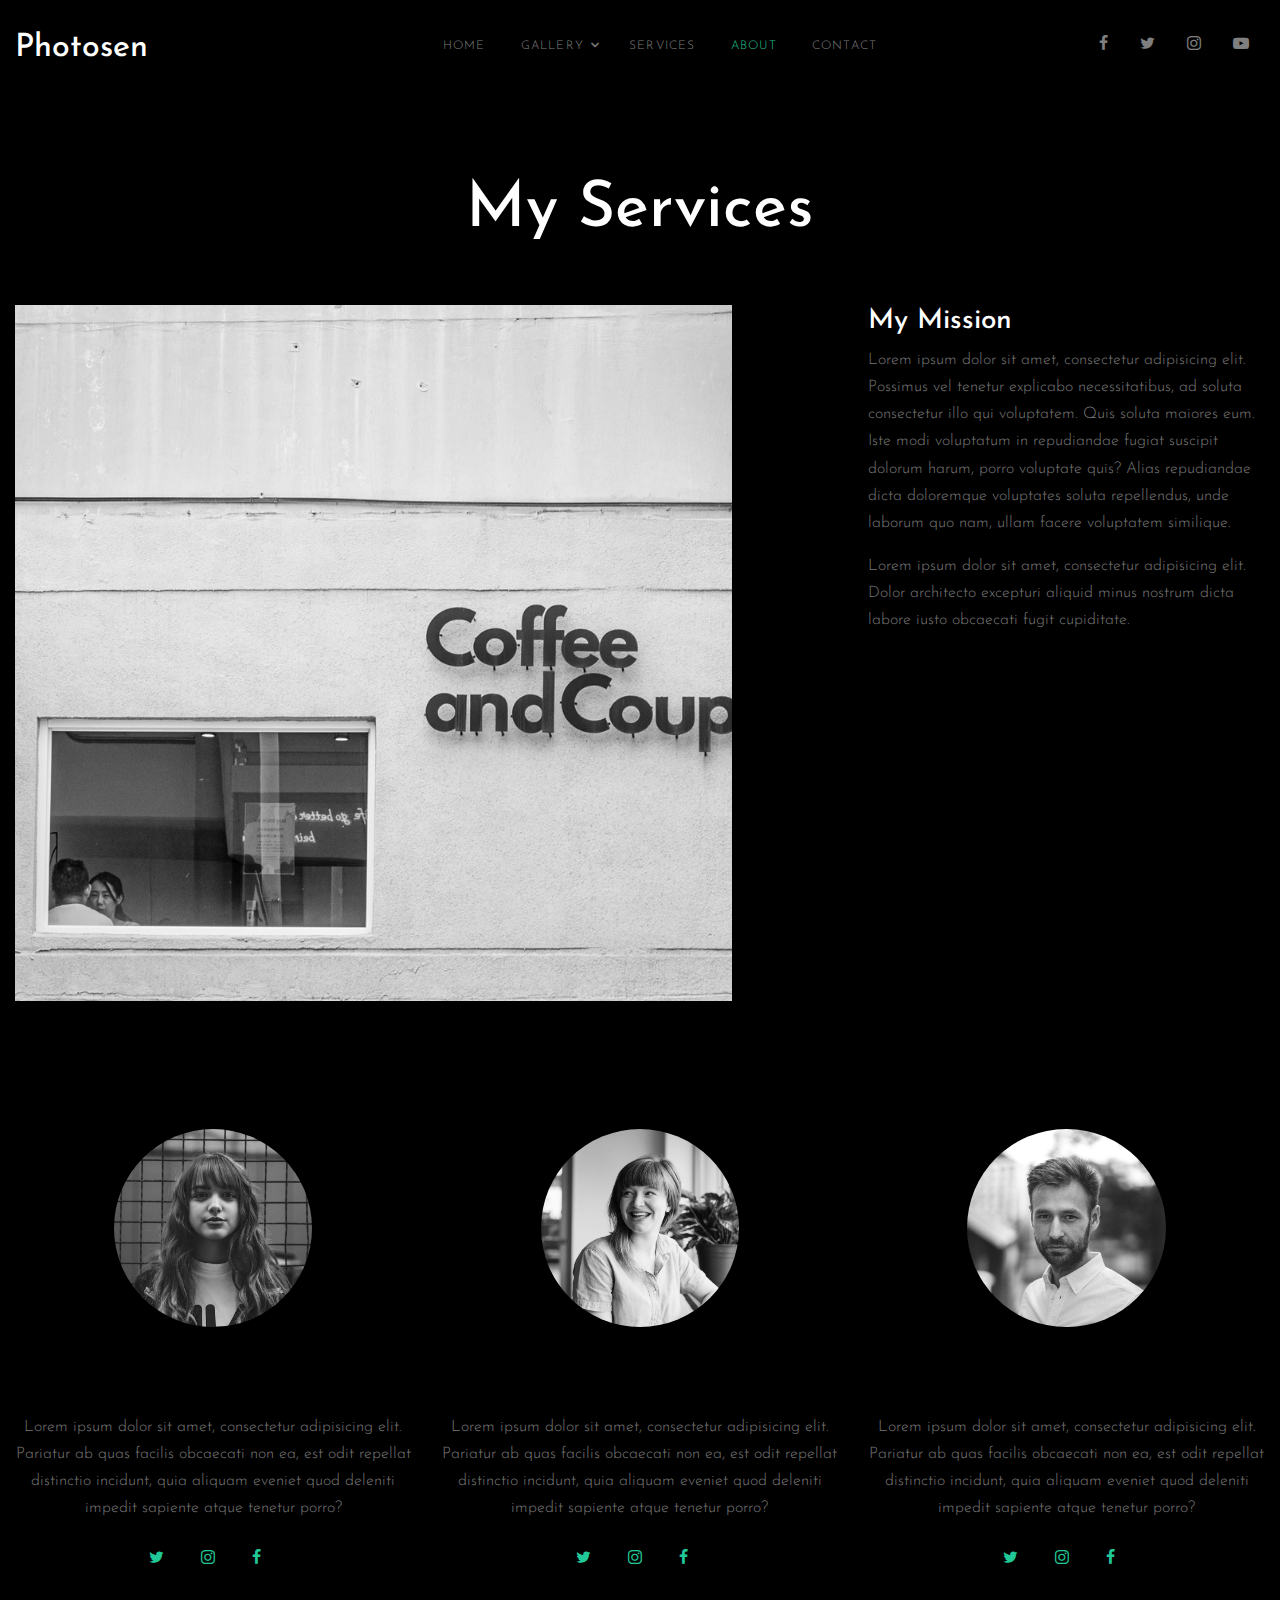
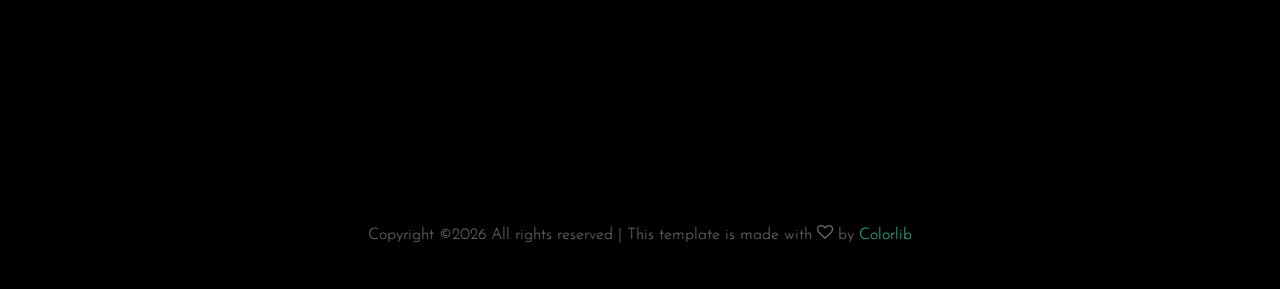
==== templates/about.html @ 89a1dc0a "imported files" ====
<!DOCTYPE html>
<html lang="en">
<head>
  <title>Keerthi &natur; Notes</title>
  <meta charset="utf-8">
  <meta name="viewport" content="width=device-width, initial-scale=1, shrink-to-fit=no">

  <link href="https://fonts.googleapis.com/css2?family=Josefin+Sans:wght@400;700&family=Roboto+Mono:wght@400;700&display=swap" rel="stylesheet">
  <link rel="stylesheet" href="/static/fonts/icomoon/style.css">

  <link rel="stylesheet" href="/static/css/bootstrap.min.css">
  <link rel="stylesheet" href="/static/css/magnific-popup.css">
  <link rel="stylesheet" href="/static/css/jquery-ui.css">
  <link rel="stylesheet" href="/static/css/owl.carousel.min.css">
  <link rel="stylesheet" href="/static/css/owl.theme.default.min.css">

  <link rel="stylesheet" href="/static/css/lightgallery.min.css">    

  <link rel="stylesheet" href="/static/css/bootstrap-datepicker.css">

  <link rel="stylesheet" href="/static/fonts/flaticon/font/flaticon.css">

  <link rel="stylesheet" href="/static/css/swiper.css">

  <link rel="stylesheet" href="/static/css/aos.css">

  <link rel="stylesheet" href="/static/css/style.css">

</head>
<body>

  <div class="site-wrap">

    <div class="site-mobile-menu">
      <div class="site-mobile-menu-header">
        <div class="site-mobile-menu-close mt-3">
          <span class="icon-close2 js-menu-toggle"></span>
        </div>
      </div>
      <div class="site-mobile-menu-body"></div>
    </div>
    



    <header class="site-navbar py-3" role="banner">

      <div class="container-fluid">
        <div class="row align-items-center">

          <div class="col-6 col-xl-2" data-aos="fade-down">
            <h1 class="mb-0"><a href="/" class="text-white h2 mb-0">Photosen</a></h1>
          </div>
          <div class="col-10 col-md-8 d-none d-xl-block" data-aos="fade-down">
            <nav class="site-navigation position-relative text-right text-lg-center" role="navigation">

              <ul class="site-menu js-clone-nav mx-auto d-none d-lg-block">
                <li><a href="/">Home</a></li>
                <li class="has-children">
                  <a href="/single">Gallery</a>
                  <ul class="dropdown">
                    <li><a href="#">Nature</a></li>
                    <li><a href="#">Portrait</a></li>
                    <li><a href="#">People</a></li>
                    <li><a href="#">Architecture</a></li>
                    <li><a href="#">Animals</a></li>
                    <li><a href="#">Sports</a></li>
                    <li><a href="#">Travel</a></li>
                    <li class="has-children">
                      <a href="#">Sub Menu</a>
                      <ul class="dropdown">
                        <li><a href="#">Menu One</a></li>
                        <li><a href="#">Menu Two</a></li>
                        <li><a href="#">Menu Three</a></li>
                      </ul>
                    </li>
                  </ul>
                </li>
                <li><a href="/services">Services</a></li>
                <li class="active"><a href="/about">About</a></li>
                <li><a href="/contact">Contact</a></li>
              </ul>
            </nav>
          </div>

          <div class="col-6 col-xl-2 text-right" data-aos="fade-down">
            <div class="d-none d-xl-inline-block">
              <ul class="site-menu js-clone-nav ml-auto list-unstyled d-flex text-right mb-0" data-class="social">
                <li>
                  <a href="#" class="pl-0 pr-3"><span class="icon-facebook"></span></a>
                </li>
                <li>
                  <a href="#" class="pl-3 pr-3"><span class="icon-twitter"></span></a>
                </li>
                <li>
                  <a href="#" class="pl-3 pr-3"><span class="icon-instagram"></span></a>
                </li>
                <li>
                  <a href="#" class="pl-3 pr-3"><span class="icon-youtube-play"></span></a>
                </li>
              </ul>
            </div>

            <div class="d-inline-block d-xl-none ml-md-0 mr-auto py-3" style="position: relative; top: 3px;"><a href="#" class="site-menu-toggle js-menu-toggle text-black"><span class="icon-menu h3"></span></a></div>

          </div>

        </div>
      </div>
      
    </header>



    <div class="site-section"  data-aos="fade">
      <div class="container-fluid">

        <div class="row justify-content-center">

          <div class="col-md-7">
            <div class="row mb-5">
              <div class="col-12 ">
                <h2 class="site-section-heading text-center">My Services</h2>
              </div>
            </div>
          </div>

        </div>
        
        <div class="row mb-5">
          <div class="col-md-7">
            <img src="/static/images/img_2.jpg" alt="Images" class="img-fluid">
          </div>
          <div class="col-md-4 ml-auto">
            <h3 class="text-white">My Mission</h3>
            <p>Lorem ipsum dolor sit amet, consectetur adipisicing elit. Possimus vel tenetur explicabo necessitatibus, ad soluta consectetur illo qui voluptatem. Quis soluta maiores eum. Iste modi voluptatum in repudiandae fugiat suscipit dolorum harum, porro voluptate quis? Alias repudiandae dicta doloremque voluptates soluta repellendus, unde laborum quo nam, ullam facere voluptatem similique.</p>
            <p>Lorem ipsum dolor sit amet, consectetur adipisicing elit. Dolor architecto excepturi aliquid minus nostrum dicta labore iusto obcaecati fugit cupiditate.</p>
          </div>
        </div>


        <div class="row site-section">
          <div class="col-md-6 col-lg-6 col-xl-4 text-center mb-5">
            <img src="/static/images/person_1.jpg" alt="Image" class="img-fluid w-50 rounded-circle mb-4">
            <h2 class="text-black font-weight-light mb-4">Jean Smith</h2>
            <p class="mb-4">Lorem ipsum dolor sit amet, consectetur adipisicing elit. Pariatur ab quas facilis obcaecati non ea, est odit repellat distinctio incidunt, quia aliquam eveniet quod deleniti impedit sapiente atque tenetur porro?</p>
            <p>
              <a href="#" class="pl-0 pr-3"><span class="icon-twitter"></span></a>
              <a href="#" class="pl-3 pr-3"><span class="icon-instagram"></span></a>
              <a href="#" class="pl-3 pr-3"><span class="icon-facebook"></span></a>
            </p>
          </div>
          <div class="col-md-6 col-lg-6 col-xl-4 text-center mb-5">
            <img src="/static/images/person_2.jpg" alt="Image" class="img-fluid w-50 rounded-circle mb-4">
            <h2 class="text-black font-weight-light mb-4">Claire Smith</h2>
            <p class="mb-4">Lorem ipsum dolor sit amet, consectetur adipisicing elit. Pariatur ab quas facilis obcaecati non ea, est odit repellat distinctio incidunt, quia aliquam eveniet quod deleniti impedit sapiente atque tenetur porro?</p>
            <p>
              <a href="#" class="pl-0 pr-3"><span class="icon-twitter"></span></a>
              <a href="#" class="pl-3 pr-3"><span class="icon-instagram"></span></a>
              <a href="#" class="pl-3 pr-3"><span class="icon-facebook"></span></a>
            </p>
          </div>
          <div class="col-md-6 col-lg-6 col-xl-4 text-center mb-5">
            <img src="/static/images/person_4.jpg" alt="Image" class="img-fluid w-50 rounded-circle mb-4">
            <h2 class="text-black font-weight-light mb-4">John Smith</h2>
            <p class="mb-4">Lorem ipsum dolor sit amet, consectetur adipisicing elit. Pariatur ab quas facilis obcaecati non ea, est odit repellat distinctio incidunt, quia aliquam eveniet quod deleniti impedit sapiente atque tenetur porro?</p>
            <p>
              <a href="#" class="pl-0 pr-3"><span class="icon-twitter"></span></a>
              <a href="#" class="pl-3 pr-3"><span class="icon-instagram"></span></a>
              <a href="#" class="pl-3 pr-3"><span class="icon-facebook"></span></a>
            </p>
          </div>
        </div>
      </div>
    </div>

    <div class="footer py-4">
      <div class="container-fluid text-center">
        <p>
          <!-- Link back to Colorlib can't be removed. Template is licensed under CC BY 3.0. -->
          Copyright &copy;<script data-cfasync="false" src="/cdn-cgi/scripts/5c5dd728/cloudflare-static/email-decode.min.js"></script><script>document.write(new Date().getFullYear());</script> All rights reserved | This template is made with <i class="icon-heart-o" aria-hidden="true"></i> by <a href="https://colorlib.com" target="_blank" >Colorlib</a>
          <!-- Link back to Colorlib can't be removed. Template is licensed under CC BY 3.0. -->
        </p>
      </div>
    </div>

    

    
    
  </div>

  <script src="/static/js/jquery-3.3.1.min.js"></script>
  <script src="/static/js/jquery-migrate-3.0.1.min.js"></script>
  <script src="/static/js/jquery-ui.js"></script>
  <script src="/static/js/popper.min.js"></script>
  <script src="/static/js/bootstrap.min.js"></script>
  <script src="/static/js/owl.carousel.min.js"></script>
  <script src="/static/js/jquery.stellar.min.js"></script>
  <script src="/static/js/jquery.countdown.min.js"></script>
  <script src="/static/js/jquery.magnific-popup.min.js"></script>
  <script src="/static/js/bootstrap-datepicker.min.js"></script>
  <script src="/static/js/swiper.min.js"></script>
  <script src="/static/js/aos.js"></script>

  <script src="/static/js/picturefill.min.js"></script>
  <script src="/static/js/lightgallery-all.min.js"></script>
  <script src="/static/js/jquery.mousewheel.min.js"></script>

  <script src="/static/js/main.js"></script>
  
  <script>
    $(document).ready(function(){
      $('#lightgallery').lightGallery();
    });
  </script>

</body>
</html>
---- static/fonts/icomoon/style.css ----
@font-face {
  font-family: 'icomoon';
  src:  url('fonts/icomoon.eot?10si43');
  src:  url('fonts/icomoon.eot?10si43#iefix') format('embedded-opentype'),
    url('fonts/icomoon.ttf?10si43') format('truetype'),
    url('fonts/icomoon.woff?10si43') format('woff'),
    url('fonts/icomoon.svg?10si43#icomoon') format('svg');
  font-weight: normal;
  font-style: normal;
}

[class^="icon-"], [class*=" icon-"] {
  /* use !important to prevent issues with browser extensions that change fonts */
  font-family: 'icomoon' !important;
  speak: none;
  font-style: normal;
  font-weight: normal;
  font-variant: normal;
  text-transform: none;
  line-height: 1;

  /* Better Font Rendering =========== */
  -webkit-font-smoothing: antialiased;
  -moz-osx-font-smoothing: grayscale;
}

.icon-asterisk:before {
  content: "\f069";
}
.icon-plus:before {
  content: "\f067";
}
.icon-question:before {
  content: "\f128";
}
.icon-minus:before {
  content: "\f068";
}
.icon-glass:before {
  content: "\f000";
}
.icon-music:before {
  content: "\f001";
}
.icon-search:before {
  content: "\f002";
}
.icon-envelope-o:before {
  content: "\f003";
}
.icon-heart:before {
  content: "\f004";
}
.icon-star:before {
  content: "\f005";
}
.icon-star-o:before {
  content: "\f006";
}
.icon-user:before {
  content: "\f007";
}
.icon-film:before {
  content: "\f008";
}
.icon-th-large:before {
  content: "\f009";
}
.icon-th:before {
  content: "\f00a";
}
.icon-th-list:before {
  content: "\f00b";
}
.icon-check:before {
  content: "\f00c";
}
.icon-close:before {
  content: "\f00d";
}
.icon-remove:before {
  content: "\f00d";
}
.icon-times:before {
  content: "\f00d";
}
.icon-search-plus:before {
  content: "\f00e";
}
.icon-search-minus:before {
  content: "\f010";
}
.icon-power-off:before {
  content: "\f011";
}
.icon-signal:before {
  content: "\f012";
}
.icon-cog:before {
  content: "\f013";
}
.icon-gear:before {
  content: "\f013";
}
.icon-trash-o:before {
  content: "\f014";
}
.icon-home:before {
  content: "\f015";
}
.icon-file-o:before {
  content: "\f016";
}
.icon-clock-o:before {
  content: "\f017";
}
.icon-road:before {
  content: "\f018";
}
.icon-download:before {
  content: "\f019";
}
.icon-arrow-circle-o-down:before {
  content: "\f01a";
}
.icon-arrow-circle-o-up:before {
  content: "\f01b";
}
.icon-inbox:before {
  content: "\f01c";
}
.icon-play-circle-o:before {
  content: "\f01d";
}
.icon-repeat:before {
  content: "\f01e";
}
.icon-rotate-right:before {
  content: "\f01e";
}
.icon-refresh:before {
  content: "\f021";
}
.icon-list-alt:before {
  content: "\f022";
}
.icon-lock:before {
  content: "\f023";
}
.icon-flag:before {
  content: "\f024";
}
.icon-headphones:before {
  content: "\f025";
}
.icon-volume-off:before {
  content: "\f026";
}
.icon-volume-down:before {
  content: "\f027";
}
.icon-volume-up:before {
  content: "\f028";
}
.icon-qrcode:before {
  content: "\f029";
}
.icon-barcode:before {
  content: "\f02a";
}
.icon-tag:before {
  content: "\f02b";
}
.icon-tags:before {
  content: "\f02c";
}
.icon-book:before {
  content: "\f02d";
}
.icon-bookmark:before {
  content: "\f02e";
}
.icon-print:before {
  content: "\f02f";
}
.icon-camera:before {
  content: "\f030";
}
.icon-font:before {
  content: "\f031";
}
.icon-bold:before {
  content: "\f032";
}
.icon-italic:before {
  content: "\f033";
}
.icon-text-height:before {
  content: "\f034";
}
.icon-text-width:before {
  content: "\f035";
}
.icon-align-left:before {
  content: "\f036";
}
.icon-align-center:before {
  content: "\f037";
}
.icon-align-right:before {
  content: "\f038";
}
.icon-align-justify:before {
  content: "\f039";
}
.icon-list:before {
  content: "\f03a";
}
.icon-dedent:before {
  content: "\f03b";
}
.icon-outdent:before {
  content: "\f03b";
}
.icon-indent:before {
  content: "\f03c";
}
.icon-video-camera:before {
  content: "\f03d";
}
.icon-image:before {
  content: "\f03e";
}
.icon-photo:before {
  content: "\f03e";
}
.icon-picture-o:before {
  content: "\f03e";
}
.icon-pencil:before {
  content: "\f040";
}
.icon-map-marker:before {
  content: "\f041";
}
.icon-adjust:before {
  content: "\f042";
}
.icon-tint:before {
  content: "\f043";
}
.icon-edit:before {
  content: "\f044";
}
.icon-pencil-square-o:before {
  content: "\f044";
}
.icon-share-square-o:before {
  content: "\f045";
}
.icon-check-square-o:before {
  content: "\f046";
}
.icon-arrows:before {
  content: "\f047";
}
.icon-step-backward:before {
  content: "\f048";
}
.icon-fast-backward:before {
  content: "\f049";
}
.icon-backward:before {
  content: "\f04a";
}
.icon-play:before {
  content: "\f04b";
}
.icon-pause:before {
  content: "\f04c";
}
.icon-stop:before {
  content: "\f04d";
}
.icon-forward:before {
  content: "\f04e";
}
.icon-fast-forward:before {
  content: "\f050";
}
.icon-step-forward:before {
  content: "\f051";
}
.icon-eject:before {
  content: "\f052";
}
.icon-chevron-left:before {
  content: "\f053";
}
.icon-chevron-right:before {
  content: "\f054";
}
.icon-plus-circle:before {
  content: "\f055";
}
.icon-minus-circle:before {
  content: "\f056";
}
.icon-times-circle:before {
  content: "\f057";
}
.icon-check-circle:before {
  content: "\f058";
}
.icon-question-circle:before {
  content: "\f059";
}
.icon-info-circle:before {
  content: "\f05a";
}
.icon-crosshairs:before {
  content: "\f05b";
}
.icon-times-circle-o:before {
  content: "\f05c";
}
.icon-check-circle-o:before {
  content: "\f05d";
}
.icon-ban:before {
  content: "\f05e";
}
.icon-arrow-left:before {
  content: "\f060";
}
.icon-arrow-right:before {
  content: "\f061";
}
.icon-arrow-up:before {
  content: "\f062";
}
.icon-arrow-down:before {
  content: "\f063";
}
.icon-mail-forward:before {
  content: "\f064";
}
.icon-share:before {
  content: "\f064";
}
.icon-expand:before {
  content: "\f065";
}
.icon-compress:before {
  content: "\f066";
}
.icon-exclamation-circle:before {
  content: "\f06a";
}
.icon-gift:before {
  content: "\f06b";
}
.icon-leaf:before {
  content: "\f06c";
}
.icon-fire:before {
  content: "\f06d";
}
.icon-eye:before {
  content: "\f06e";
}
.icon-eye-slash:before {
  content: "\f070";
}
.icon-exclamation-triangle:before {
  content: "\f071";
}
.icon-warning:before {
  content: "\f071";
}
.icon-plane:before {
  content: "\f072";
}
.icon-calendar:before {
  content: "\f073";
}
.icon-random:before {
  content: "\f074";
}
.icon-comment:before {
  content: "\f075";
}
.icon-magnet:before {
  content: "\f076";
}
.icon-chevron-up:before {
  content: "\f077";
}
.icon-chevron-down:before {
  content: "\f078";
}
.icon-retweet:before {
  content: "\f079";
}
.icon-shopping-cart:before {
  content: "\f07a";
}
.icon-folder:before {
  content: "\f07b";
}
.icon-folder-open:before {
  content: "\f07c";
}
.icon-arrows-v:before {
  content: "\f07d";
}
.icon-arrows-h:before {
  content: "\f07e";
}
.icon-bar-chart:before {
  content: "\f080";
}
.icon-bar-chart-o:before {
  content: "\f080";
}
.icon-twitter-square:before {
  content: "\f081";
}
.icon-facebook-square:before {
  content: "\f082";
}
.icon-camera-retro:before {
  content: "\f083";
}
.icon-key:before {
  content: "\f084";
}
.icon-cogs:before {
  content: "\f085";
}
.icon-gears:before {
  content: "\f085";
}
.icon-comments:before {
  content: "\f086";
}
.icon-thumbs-o-up:before {
  content: "\f087";
}
.icon-thumbs-o-down:before {
  content: "\f088";
}
.icon-star-half:before {
  content: "\f089";
}
.icon-heart-o:before {
  content: "\f08a";
}
.icon-sign-out:before {
  content: "\f08b";
}
.icon-linkedin-square:before {
  content: "\f08c";
}
.icon-thumb-tack:before {
  content: "\f08d";
}
.icon-external-link:before {
  content: "\f08e";
}
.icon-sign-in:before {
  content: "\f090";
}
.icon-trophy:before {
  content: "\f091";
}
.icon-github-square:before {
  content: "\f092";
}
.icon-upload:before {
  content: "\f093";
}
.icon-lemon-o:before {
  content: "\f094";
}
.icon-phone:before {
  content: "\f095";
}
.icon-square-o:before {
  content: "\f096";
}
.icon-bookmark-o:before {
  content: "\f097";
}
.icon-phone-square:before {
  content: "\f098";
}
.icon-twitter:before {
  content: "\f099";
}
.icon-facebook:before {
  content: "\f09a";
}
.icon-facebook-f:before {
  content: "\f09a";
}
.icon-github:before {
  content: "\f09b";
}
.icon-unlock:before {
  content: "\f09c";
}
.icon-credit-card:before {
  content: "\f09d";
}
.icon-feed:before {
  content: "\f09e";
}
.icon-rss:before {
  content: "\f09e";
}
.icon-hdd-o:before {
  content: "\f0a0";
}
.icon-bullhorn:before {
  content: "\f0a1";
}
.icon-bell-o:before {
  content: "\f0a2";
}
.icon-certificate:before {
  content: "\f0a3";
}
.icon-hand-o-right:before {
  content: "\f0a4";
}
.icon-hand-o-left:before {
  content: "\f0a5";
}
.icon-hand-o-up:before {
  content: "\f0a6";
}
.icon-hand-o-down:before {
  content: "\f0a7";
}
.icon-arrow-circle-left:before {
  content: "\f0a8";
}
.icon-arrow-circle-right:before {
  content: "\f0a9";
}
.icon-arrow-circle-up:before {
  content: "\f0aa";
}
.icon-arrow-circle-down:before {
  content: "\f0ab";
}
.icon-globe:before {
  content: "\f0ac";
}
.icon-wrench:before {
  content: "\f0ad";
}
.icon-tasks:before {
  content: "\f0ae";
}
.icon-filter:before {
  content: "\f0b0";
}
.icon-briefcase:before {
  content: "\f0b1";
}
.icon-arrows-alt:before {
  content: "\f0b2";
}
.icon-group:before {
  content: "\f0c0";
}
.icon-users:before {
  content: "\f0c0";
}
.icon-chain:before {
  content: "\f0c1";
}
.icon-link:before {
  content: "\f0c1";
}
.icon-cloud:before {
  content: "\f0c2";
}
.icon-flask:before {
  content: "\f0c3";
}
.icon-cut:before {
  content: "\f0c4";
}
.icon-scissors:before {
  content: "\f0c4";
}
.icon-copy:before {
  content: "\f0c5";
}
.icon-files-o:before {
  content: "\f0c5";
}
.icon-paperclip:before {
  content: "\f0c6";
}
.icon-floppy-o:before {
  content: "\f0c7";
}
.icon-save:before {
  content: "\f0c7";
}
.icon-square:before {
  content: "\f0c8";
}
.icon-bars:before {
  content: "\f0c9";
}
.icon-navicon:before {
  content: "\f0c9";
}
.icon-reorder:before {
  content: "\f0c9";
}
.icon-list-ul:before {
  content: "\f0ca";
}
.icon-list-ol:before {
  content: "\f0cb";
}
.icon-strikethrough:before {
  content: "\f0cc";
}
.icon-underline:before {
  content: "\f0cd";
}
.icon-table:before {
  content: "\f0ce";
}
.icon-magic:before {
  content: "\f0d0";
}
.icon-truck:before {
  content: "\f0d1";
}
.icon-pinterest:before {
  content: "\f0d2";
}
.icon-pinterest-square:before {
  content: "\f0d3";
}
.icon-google-plus-square:before {
  content: "\f0d4";
}
.icon-google-plus:before {
  content: "\f0d5";
}
.icon-money:before {
  content: "\f0d6";
}
.icon-caret-down:before {
  content: "\f0d7";
}
.icon-caret-up:before {
  content: "\f0d8";
}
.icon-caret-left:before {
  content: "\f0d9";
}
.icon-caret-right:before {
  content: "\f0da";
}
.icon-columns:before {
  content: "\f0db";
}
.icon-sort:before {
  content: "\f0dc";
}
.icon-unsorted:before {
  content: "\f0dc";
}
.icon-sort-desc:before {
  content: "\f0dd";
}
.icon-sort-down:before {
  content: "\f0dd";
}
.icon-sort-asc:before {
  content: "\f0de";
}
.icon-sort-up:before {
  content: "\f0de";
}
.icon-envelope:before {
  content: "\f0e0";
}
.icon-linkedin:before {
  content: "\f0e1";
}
.icon-rotate-left:before {
  content: "\f0e2";
}
.icon-undo:before {
  content: "\f0e2";
}
.icon-gavel:before {
  content: "\f0e3";
}
.icon-legal:before {
  content: "\f0e3";
}
.icon-dashboard:before {
  content: "\f0e4";
}
.icon-tachometer:before {
  content: "\f0e4";
}
.icon-comment-o:before {
  content: "\f0e5";
}
.icon-comments-o:before {
  content: "\f0e6";
}
.icon-bolt:before {
  content: "\f0e7";
}
.icon-flash:before {
  content: "\f0e7";
}
.icon-sitemap:before {
  content: "\f0e8";
}
.icon-umbrella:before {
  content: "\f0e9";
}
.icon-clipboard:before {
  content: "\f0ea";
}
.icon-paste:before {
  content: "\f0ea";
}
.icon-lightbulb-o:before {
  content: "\f0eb";
}
.icon-exchange:before {
  content: "\f0ec";
}
.icon-cloud-download:before {
  content: "\f0ed";
}
.icon-cloud-upload:before {
  content: "\f0ee";
}
.icon-user-md:before {
  content: "\f0f0";
}
.icon-stethoscope:before {
  content: "\f0f1";
}
.icon-suitcase:before {
  content: "\f0f2";
}
.icon-bell:before {
  content: "\f0f3";
}
.icon-coffee:before {
  content: "\f0f4";
}
.icon-cutlery:before {
  content: "\f0f5";
}
.icon-file-text-o:before {
  content: "\f0f6";
}
.icon-building-o:before {
  content: "\f0f7";
}
.icon-hospital-o:before {
  content: "\f0f8";
}
.icon-ambulance:before {
  content: "\f0f9";
}
.icon-medkit:before {
  content: "\f0fa";
}
.icon-fighter-jet:before {
  content: "\f0fb";
}
.icon-beer:before {
  content: "\f0fc";
}
.icon-h-square:before {
  content: "\f0fd";
}
.icon-plus-square:before {
  content: "\f0fe";
}
.icon-angle-double-left:before {
  content: "\f100";
}
.icon-angle-double-right:before {
  content: "\f101";
}
.icon-angle-double-up:before {
  content: "\f102";
}
.icon-angle-double-down:before {
  content: "\f103";
}
.icon-angle-left:before {
  content: "\f104";
}
.icon-angle-right:before {
  content: "\f105";
}
.icon-angle-up:before {
  content: "\f106";
}
.icon-angle-down:before {
  content: "\f107";
}
.icon-desktop:before {
  content: "\f108";
}
.icon-laptop:before {
  content: "\f109";
}
.icon-tablet:before {
  content: "\f10a";
}
.icon-mobile:before {
  content: "\f10b";
}
.icon-mobile-phone:before {
  content: "\f10b";
}
.icon-circle-o:before {
  content: "\f10c";
}
.icon-quote-left:before {
  content: "\f10d";
}
.icon-quote-right:before {
  content: "\f10e";
}
.icon-spinner:before {
  content: "\f110";
}
.icon-circle:before {
  content: "\f111";
}
.icon-mail-reply:before {
  content: "\f112";
}
.icon-reply:before {
  content: "\f112";
}
.icon-github-alt:before {
  content: "\f113";
}
.icon-folder-o:before {
  content: "\f114";
}
.icon-folder-open-o:before {
  content: "\f115";
}
.icon-smile-o:before {
  content: "\f118";
}
.icon-frown-o:before {
  content: "\f119";
}
.icon-meh-o:before {
  content: "\f11a";
}
.icon-gamepad:before {
  content: "\f11b";
}
.icon-keyboard-o:before {
  content: "\f11c";
}
.icon-flag-o:before {
  content: "\f11d";
}
.icon-flag-checkered:before {
  content: "\f11e";
}
.icon-terminal:before {
  content: "\f120";
}
.icon-code:before {
  content: "\f121";
}
.icon-mail-reply-all:before {
  content: "\f122";
}
.icon-reply-all:before {
  content: "\f122";
}
.icon-star-half-empty:before {
  content: "\f123";
}
.icon-star-half-full:before {
  content: "\f123";
}
.icon-star-half-o:before {
  content: "\f123";
}
.icon-location-arrow:before {
  content: "\f124";
}
.icon-crop:before {
  content: "\f125";
}
.icon-code-fork:before {
  content: "\f126";
}
.icon-chain-broken:before {
  content: "\f127";
}
.icon-unlink:before {
  content: "\f127";
}
.icon-info:before {
  content: "\f129";
}
.icon-exclamation:before {
  content: "\f12a";
}
.icon-superscript:before {
  content: "\f12b";
}
.icon-subscript:before {
  content: "\f12c";
}
.icon-eraser:before {
  content: "\f12d";
}
.icon-puzzle-piece:before {
  content: "\f12e";
}
.icon-microphone:before {
  content: "\f130";
}
.icon-microphone-slash:before {
  content: "\f131";
}
.icon-shield:before {
  content: "\f132";
}
.icon-calendar-o:before {
  content: "\f133";
}
.icon-fire-extinguisher:before {
  content: "\f134";
}
.icon-rocket:before {
  content: "\f135";
}
.icon-maxcdn:before {
  content: "\f136";
}
.icon-chevron-circle-left:before {
  content: "\f137";
}
.icon-chevron-circle-right:before {
  content: "\f138";
}
.icon-chevron-circle-up:before {
  content: "\f139";
}
.icon-chevron-circle-down:before {
  content: "\f13a";
}
.icon-html5:before {
  content: "\f13b";
}
.icon-css3:before {
  content: "\f13c";
}
.icon-anchor:before {
  content: "\f13d";
}
.icon-unlock-alt:before {
  content: "\f13e";
}
.icon-bullseye:before {
  content: "\f140";
}
.icon-ellipsis-h:before {
  content: "\f141";
}
.icon-ellipsis-v:before {
  content: "\f142";
}
.icon-rss-square:before {
  content: "\f143";
}
.icon-play-circle:before {
  content: "\f144";
}
.icon-ticket:before {
  content: "\f145";
}
.icon-minus-square:before {
  content: "\f146";
}
.icon-minus-square-o:before {
  content: "\f147";
}
.icon-level-up:before {
  content: "\f148";
}
.icon-level-down:before {
  content: "\f149";
}
.icon-check-square:before {
  content: "\f14a";
}
.icon-pencil-square:before {
  content: "\f14b";
}
.icon-external-link-square:before {
  content: "\f14c";
}
.icon-share-square:before {
  content: "\f14d";
}
.icon-compass:before {
  content: "\f14e";
}
.icon-caret-square-o-down:before {
  content: "\f150";
}
.icon-toggle-down:before {
  content: "\f150";
}
.icon-caret-square-o-up:before {
  content: "\f151";
}
.icon-toggle-up:before {
  content: "\f151";
}
.icon-caret-square-o-right:before {
  content: "\f152";
}
.icon-toggle-right:before {
  content: "\f152";
}
.icon-eur:before {
  content: "\f153";
}
.icon-euro:before {
  content: "\f153";
}
.icon-gbp:before {
  content: "\f154";
}
.icon-dollar:before {
  content: "\f155";
}
.icon-usd:before {
  content: "\f155";
}
.icon-inr:before {
  content: "\f156";
}
.icon-rupee:before {
  content: "\f156";
}
.icon-cny:before {
  content: "\f157";
}
.icon-jpy:before {
  content: "\f157";
}
.icon-rmb:before {
  content: "\f157";
}
.icon-yen:before {
  content: "\f157";
}
.icon-rouble:before {
  content: "\f158";
}
.icon-rub:before {
  content: "\f158";
}
.icon-ruble:before {
  content: "\f158";
}
.icon-krw:before {
  content: "\f159";
}
.icon-won:before {
  content: "\f159";
}
.icon-bitcoin:before {
  content: "\f15a";
}
.icon-btc:before {
  content: "\f15a";
}
.icon-file:before {
  content: "\f15b";
}
.icon-file-text:before {
  content: "\f15c";
}
.icon-sort-alpha-asc:before {
  content: "\f15d";
}
.icon-sort-alpha-desc:before {
  content: "\f15e";
}
.icon-sort-amount-asc:before {
  content: "\f160";
}
.icon-sort-amount-desc:before {
  content: "\f161";
}
.icon-sort-numeric-asc:before {
  content: "\f162";
}
.icon-sort-numeric-desc:before {
  content: "\f163";
}
.icon-thumbs-up:before {
  content: "\f164";
}
.icon-thumbs-down:before {
  content: "\f165";
}
.icon-youtube-square:before {
  content: "\f166";
}
.icon-youtube:before {
  content: "\f167";
}
.icon-xing:before {
  content: "\f168";
}
.icon-xing-square:before {
  content: "\f169";
}
.icon-youtube-play:before {
  content: "\f16a";
}
.icon-dropbox:before {
  content: "\f16b";
}
.icon-stack-overflow:before {
  content: "\f16c";
}
.icon-instagram:before {
  content: "\f16d";
}
.icon-flickr:before {
  content: "\f16e";
}
.icon-adn:before {
  content: "\f170";
}
.icon-bitbucket:before {
  content: "\f171";
}
.icon-bitbucket-square:before {
  content: "\f172";
}
.icon-tumblr:before {
  content: "\f173";
}
.icon-tumblr-square:before {
  content: "\f174";
}
.icon-long-arrow-down:before {
  content: "\f175";
}
.icon-long-arrow-up:before {
  content: "\f176";
}
.icon-long-arrow-left:before {
  content: "\f177";
}
.icon-long-arrow-right:before {
  content: "\f178";
}
.icon-apple:before {
  content: "\f179";
}
.icon-windows:before {
  content: "\f17a";
}
.icon-android:before {
  content: "\f17b";
}
.icon-linux:before {
  content: "\f17c";
}
.icon-dribbble:before {
  content: "\f17d";
}
.icon-skype:before {
  content: "\f17e";
}
.icon-foursquare:before {
  content: "\f180";
}
.icon-trello:before {
  content: "\f181";
}
.icon-female:before {
  content: "\f182";
}
.icon-male:before {
  content: "\f183";
}
.icon-gittip:before {
  content: "\f184";
}
.icon-gratipay:before {
  content: "\f184";
}
.icon-sun-o:before {
  content: "\f185";
}
.icon-moon-o:before {
  content: "\f186";
}
.icon-archive:before {
  content: "\f187";
}
.icon-bug:before {
  content: "\f188";
}
.icon-vk:before {
  content: "\f189";
}
.icon-weibo:before {
  content: "\f18a";
}
.icon-renren:before {
  content: "\f18b";
}
.icon-pagelines:before {
  content: "\f18c";
}
.icon-stack-exchange:before {
  content: "\f18d";
}
.icon-arrow-circle-o-right:before {
  content: "\f18e";
}
.icon-arrow-circle-o-left:before {
  content: "\f190";
}
.icon-caret-square-o-left:before {
  content: "\f191";
}
.icon-toggle-left:before {
  content: "\f191";
}
.icon-dot-circle-o:before {
  content: "\f192";
}
.icon-wheelchair:before {
  content: "\f193";
}
.icon-vimeo-square:before {
  content: "\f194";
}
.icon-try:before {
  content: "\f195";
}
.icon-turkish-lira:before {
  content: "\f195";
}
.icon-plus-square-o:before {
  content: "\f196";
}
.icon-space-shuttle:before {
  content: "\f197";
}
.icon-slack:before {
  content: "\f198";
}
.icon-envelope-square:before {
  content: "\f199";
}
.icon-wordpress:before {
  content: "\f19a";
}
.icon-openid:before {
  content: "\f19b";
}
.icon-bank:before {
  content: "\f19c";
}
.icon-institution:before {
  content: "\f19c";
}
.icon-university:before {
  content: "\f19c";
}
.icon-graduation-cap:before {
  content: "\f19d";
}
.icon-mortar-board:before {
  content: "\f19d";
}
.icon-yahoo:before {
  content: "\f19e";
}
.icon-google:before {
  content: "\f1a0";
}
.icon-reddit:before {
  content: "\f1a1";
}
.icon-reddit-square:before {
  content: "\f1a2";
}
.icon-stumbleupon-circle:before {
  content: "\f1a3";
}
.icon-stumbleupon:before {
  content: "\f1a4";
}
.icon-delicious:before {
  content: "\f1a5";
}
.icon-digg:before {
  content: "\f1a6";
}
.icon-pied-piper-pp:before {
  content: "\f1a7";
}
.icon-pied-piper-alt:before {
  content: "\f1a8";
}
.icon-drupal:before {
  content: "\f1a9";
}
.icon-joomla:before {
  content: "\f1aa";
}
.icon-language:before {
  content: "\f1ab";
}
.icon-fax:before {
  content: "\f1ac";
}
.icon-building:before {
  content: "\f1ad";
}
.icon-child:before {
  content: "\f1ae";
}
.icon-paw:before {
  content: "\f1b0";
}
.icon-spoon:before {
  content: "\f1b1";
}
.icon-cube:before {
  content: "\f1b2";
}
.icon-cubes:before {
  content: "\f1b3";
}
.icon-behance:before {
  content: "\f1b4";
}
.icon-behance-square:before {
  content: "\f1b5";
}
.icon-steam:before {
  content: "\f1b6";
}
.icon-steam-square:before {
  content: "\f1b7";
}
.icon-recycle:before {
  content: "\f1b8";
}
.icon-automobile:before {
  content: "\f1b9";
}
.icon-car:before {
  content: "\f1b9";
}
.icon-cab:before {
  content: "\f1ba";
}
.icon-taxi:before {
  content: "\f1ba";
}
.icon-tree:before {
  content: "\f1bb";
}
.icon-spotify:before {
  content: "\f1bc";
}
.icon-deviantart:before {
  content: "\f1bd";
}
.icon-soundcloud:before {
  content: "\f1be";
}
.icon-database:before {
  content: "\f1c0";
}
.icon-file-pdf-o:before {
  content: "\f1c1";
}
.icon-file-word-o:before {
  content: "\f1c2";
}
.icon-file-excel-o:before {
  content: "\f1c3";
}
.icon-file-powerpoint-o:before {
  content: "\f1c4";
}
.icon-file-image-o:before {
  content: "\f1c5";
}
.icon-file-photo-o:before {
  content: "\f1c5";
}
.icon-file-picture-o:before {
  content: "\f1c5";
}
.icon-file-archive-o:before {
  content: "\f1c6";
}
.icon-file-zip-o:before {
  content: "\f1c6";
}
.icon-file-audio-o:before {
  content: "\f1c7";
}
.icon-file-sound-o:before {
  content: "\f1c7";
}
.icon-file-movie-o:before {
  content: "\f1c8";
}
.icon-file-video-o:before {
  content: "\f1c8";
}
.icon-file-code-o:before {
  content: "\f1c9";
}
.icon-vine:before {
  content: "\f1ca";
}
.icon-codepen:before {
  content: "\f1cb";
}
.icon-jsfiddle:before {
  content: "\f1cc";
}
.icon-life-bouy:before {
  content: "\f1cd";
}
.icon-life-buoy:before {
  content: "\f1cd";
}
.icon-life-ring:before {
  content: "\f1cd";
}
.icon-life-saver:before {
  content: "\f1cd";
}
.icon-support:before {
  content: "\f1cd";
}
.icon-circle-o-notch:before {
  content: "\f1ce";
}
.icon-ra:before {
  content: "\f1d0";
}
.icon-rebel:before {
  content: "\f1d0";
}
.icon-resistance:before {
  content: "\f1d0";
}
.icon-empire:before {
  content: "\f1d1";
}
.icon-ge:before {
  content: "\f1d1";
}
.icon-git-square:before {
  content: "\f1d2";
}
.icon-git:before {
  content: "\f1d3";
}
.icon-hacker-news:before {
  content: "\f1d4";
}
.icon-y-combinator-square:before {
  content: "\f1d4";
}
.icon-yc-square:before {
  content: "\f1d4";
}
.icon-tencent-weibo:before {
  content: "\f1d5";
}
.icon-qq:before {
  content: "\f1d6";
}
.icon-wechat:before {
  content: "\f1d7";
}
.icon-weixin:before {
  content: "\f1d7";
}
.icon-paper-plane:before {
  content: "\f1d8";
}
.icon-send:before {
  content: "\f1d8";
}
.icon-paper-plane-o:before {
  content: "\f1d9";
}
.icon-send-o:before {
  content: "\f1d9";
}
.icon-history:before {
  content: "\f1da";
}
.icon-circle-thin:before {
  content: "\f1db";
}
.icon-header:before {
  content: "\f1dc";
}
.icon-paragraph:before {
  content: "\f1dd";
}
.icon-sliders:before {
  content: "\f1de";
}
.icon-share-alt:before {
  content: "\f1e0";
}
.icon-share-alt-square:before {
  content: "\f1e1";
}
.icon-bomb:before {
  content: "\f1e2";
}
.icon-futbol-o:before {
  content: "\f1e3";
}
.icon-soccer-ball-o:before {
  content: "\f1e3";
}
.icon-tty:before {
  content: "\f1e4";
}
.icon-binoculars:before {
  content: "\f1e5";
}
.icon-plug:before {
  content: "\f1e6";
}
.icon-slideshare:before {
  content: "\f1e7";
}
.icon-twitch:before {
  content: "\f1e8";
}
.icon-yelp:before {
  content: "\f1e9";
}
.icon-newspaper-o:before {
  content: "\f1ea";
}
.icon-wifi:before {
  content: "\f1eb";
}
.icon-calculator:before {
  content: "\f1ec";
}
.icon-paypal:before {
  content: "\f1ed";
}
.icon-google-wallet:before {
  content: "\f1ee";
}
.icon-cc-visa:before {
  content: "\f1f0";
}
.icon-cc-mastercard:before {
  content: "\f1f1";
}
.icon-cc-discover:before {
  content: "\f1f2";
}
.icon-cc-amex:before {
  content: "\f1f3";
}
.icon-cc-paypal:before {
  content: "\f1f4";
}
.icon-cc-stripe:before {
  content: "\f1f5";
}
.icon-bell-slash:before {
  content: "\f1f6";
}
.icon-bell-slash-o:before {
  content: "\f1f7";
}
.icon-trash:before {
  content: "\f1f8";
}
.icon-copyright:before {
  content: "\f1f9";
}
.icon-at:before {
  content: "\f1fa";
}
.icon-eyedropper:before {
  content: "\f1fb";
}
.icon-paint-brush:before {
  content: "\f1fc";
}
.icon-birthday-cake:before {
  content: "\f1fd";
}
.icon-area-chart:before {
  content: "\f1fe";
}
.icon-pie-chart:before {
  content: "\f200";
}
.icon-line-chart:before {
  content: "\f201";
}
.icon-lastfm:before {
  content: "\f202";
}
.icon-lastfm-square:before {
  content: "\f203";
}
.icon-toggle-off:before {
  content: "\f204";
}
.icon-toggle-on:before {
  content: "\f205";
}
.icon-bicycle:before {
  content: "\f206";
}
.icon-bus:before {
  content: "\f207";
}
.icon-ioxhost:before {
  content: "\f208";
}
.icon-angellist:before {
  content: "\f209";
}
.icon-cc:before {
  content: "\f20a";
}
.icon-ils:before {
  content: "\f20b";
}
.icon-shekel:before {
  content: "\f20b";
}
.icon-sheqel:before {
  content: "\f20b";
}
.icon-meanpath:before {
  content: "\f20c";
}
.icon-buysellads:before {
  content: "\f20d";
}
.icon-connectdevelop:before {
  content: "\f20e";
}
.icon-dashcube:before {
  content: "\f210";
}
.icon-forumbee:before {
  content: "\f211";
}
.icon-leanpub:before {
  content: "\f212";
}
.icon-sellsy:before {
  content: "\f213";
}
.icon-shirtsinbulk:before {
  content: "\f214";
}
.icon-simplybuilt:before {
  content: "\f215";
}
.icon-skyatlas:before {
  content: "\f216";
}
.icon-cart-plus:before {
  content: "\f217";
}
.icon-cart-arrow-down:before {
  content: "\f218";
}
.icon-diamond:before {
  content: "\f219";
}
.icon-ship:before {
  content: "\f21a";
}
.icon-user-secret:before {
  content: "\f21b";
}
.icon-motorcycle:before {
  content: "\f21c";
}
.icon-street-view:before {
  content: "\f21d";
}
.icon-heartbeat:before {
  content: "\f21e";
}
.icon-venus:before {
  content: "\f221";
}
.icon-mars:before {
  content: "\f222";
}
.icon-mercury:before {
  content: "\f223";
}
.icon-intersex:before {
  content: "\f224";
}
.icon-transgender:before {
  content: "\f224";
}
.icon-transgender-alt:before {
  content: "\f225";
}
.icon-venus-double:before {
  content: "\f226";
}
.icon-mars-double:before {
  content: "\f227";
}
.icon-venus-mars:before {
  content: "\f228";
}
.icon-mars-stroke:before {
  content: "\f229";
}
.icon-mars-stroke-v:before {
  content: "\f22a";
}
.icon-mars-stroke-h:before {
  content: "\f22b";
}
.icon-neuter:before {
  content: "\f22c";
}
.icon-genderless:before {
  content: "\f22d";
}
.icon-facebook-official:before {
  content: "\f230";
}
.icon-pinterest-p:before {
  content: "\f231";
}
.icon-whatsapp:before {
  content: "\f232";
}
.icon-server:before {
  content: "\f233";
}
.icon-user-plus:before {
  content: "\f234";
}
.icon-user-times:before {
  content: "\f235";
}
.icon-bed:before {
  content: "\f236";
}
.icon-hotel:before {
  content: "\f236";
}
.icon-viacoin:before {
  content: "\f237";
}
.icon-train:before {
  content: "\f238";
}
.icon-subway:before {
  content: "\f239";
}
.icon-medium:before {
  content: "\f23a";
}
.icon-y-combinator:before {
  content: "\f23b";
}
.icon-yc:before {
  content: "\f23b";
}
.icon-optin-monster:before {
  content: "\f23c";
}
.icon-opencart:before {
  content: "\f23d";
}
.icon-expeditedssl:before {
  content: "\f23e";
}
.icon-battery:before {
  content: "\f240";
}
.icon-battery-4:before {
  content: "\f240";
}
.icon-battery-full:before {
  content: "\f240";
}
.icon-battery-3:before {
  content: "\f241";
}
.icon-battery-three-quarters:before {
  content: "\f241";
}
.icon-battery-2:before {
  content: "\f242";
}
.icon-battery-half:before {
  content: "\f242";
}
.icon-battery-1:before {
  content: "\f243";
}
.icon-battery-quarter:before {
  content: "\f243";
}
.icon-battery-0:before {
  content: "\f244";
}
.icon-battery-empty:before {
  content: "\f244";
}
.icon-mouse-pointer:before {
  content: "\f245";
}
.icon-i-cursor:before {
  content: "\f246";
}
.icon-object-group:before {
  content: "\f247";
}
.icon-object-ungroup:before {
  content: "\f248";
}
.icon-sticky-note:before {
  content: "\f249";
}
.icon-sticky-note-o:before {
  content: "\f24a";
}
.icon-cc-jcb:before {
  content: "\f24b";
}
.icon-cc-diners-club:before {
  content: "\f24c";
}
.icon-clone:before {
  content: "\f24d";
}
.icon-balance-scale:before {
  content: "\f24e";
}
.icon-hourglass-o:before {
  content: "\f250";
}
.icon-hourglass-1:before {
  content: "\f251";
}
.icon-hourglass-start:before {
  content: "\f251";
}
.icon-hourglass-2:before {
  content: "\f252";
}
.icon-hourglass-half:before {
  content: "\f252";
}
.icon-hourglass-3:before {
  content: "\f253";
}
.icon-hourglass-end:before {
  content: "\f253";
}
.icon-hourglass:before {
  content: "\f254";
}
.icon-hand-grab-o:before {
  content: "\f255";
}
.icon-hand-rock-o:before {
  content: "\f255";
}
.icon-hand-paper-o:before {
  content: "\f256";
}
.icon-hand-stop-o:before {
  content: "\f256";
}
.icon-hand-scissors-o:before {
  content: "\f257";
}
.icon-hand-lizard-o:before {
  content: "\f258";
}
.icon-hand-spock-o:before {
  content: "\f259";
}
.icon-hand-pointer-o:before {
  content: "\f25a";
}
.icon-hand-peace-o:before {
  content: "\f25b";
}
.icon-trademark:before {
  content: "\f25c";
}
.icon-registered:before {
  content: "\f25d";
}
.icon-creative-commons:before {
  content: "\f25e";
}
.icon-gg:before {
  content: "\f260";
}
.icon-gg-circle:before {
  content: "\f261";
}
.icon-tripadvisor:before {
  content: "\f262";
}
.icon-odnoklassniki:before {
  content: "\f263";
}
.icon-odnoklassniki-square:before {
  content: "\f264";
}
.icon-get-pocket:before {
  content: "\f265";
}
.icon-wikipedia-w:before {
  content: "\f266";
}
.icon-safari:before {
  content: "\f267";
}
.icon-chrome:before {
  content: "\f268";
}
.icon-firefox:before {
  content: "\f269";
}
.icon-opera:before {
  content: "\f26a";
}
.icon-internet-explorer:before {
  content: "\f26b";
}
.icon-television:before {
  content: "\f26c";
}
.icon-tv:before {
  content: "\f26c";
}
.icon-contao:before {
  content: "\f26d";
}
.icon-500px:before {
  content: "\f26e";
}
.icon-amazon:before {
  content: "\f270";
}
.icon-calendar-plus-o:before {
  content: "\f271";
}
.icon-calendar-minus-o:before {
  content: "\f272";
}
.icon-calendar-times-o:before {
  content: "\f273";
}
.icon-calendar-check-o:before {
  content: "\f274";
}
.icon-industry:before {
  content: "\f275";
}
.icon-map-pin:before {
  content: "\f276";
}
.icon-map-signs:before {
  content: "\f277";
}
.icon-map-o:before {
  content: "\f278";
}
.icon-map:before {
  content: "\f279";
}
.icon-commenting:before {
  content: "\f27a";
}
.icon-commenting-o:before {
  content: "\f27b";
}
.icon-houzz:before {
  content: "\f27c";
}
.icon-vimeo:before {
  content: "\f27d";
}
.icon-black-tie:before {
  content: "\f27e";
}
.icon-fonticons:before {
  content: "\f280";
}
.icon-reddit-alien:before {
  content: "\f281";
}
.icon-edge:before {
  content: "\f282";
}
.icon-credit-card-alt:before {
  content: "\f283";
}
.icon-codiepie:before {
  content: "\f284";
}
.icon-modx:before {
  content: "\f285";
}
.icon-fort-awesome:before {
  content: "\f286";
}
.icon-usb:before {
  content: "\f287";
}
.icon-product-hunt:before {
  content: "\f288";
}
.icon-mixcloud:before {
  content: "\f289";
}
.icon-scribd:before {
  content: "\f28a";
}
.icon-pause-circle:before {
  content: "\f28b";
}
.icon-pause-circle-o:before {
  content: "\f28c";
}
.icon-stop-circle:before {
  content: "\f28d";
}
.icon-stop-circle-o:before {
  content: "\f28e";
}
.icon-shopping-bag:before {
  content: "\f290";
}
.icon-shopping-basket:before {
  content: "\f291";
}
.icon-hashtag:before {
  content: "\f292";
}
.icon-bluetooth:before {
  content: "\f293";
}
.icon-bluetooth-b:before {
  content: "\f294";
}
.icon-percent:before {
  content: "\f295";
}
.icon-gitlab:before {
  content: "\f296";
}
.icon-wpbeginner:before {
  content: "\f297";
}
.icon-wpforms:before {
  content: "\f298";
}
.icon-envira:before {
  content: "\f299";
}
.icon-universal-access:before {
  content: "\f29a";
}
.icon-wheelchair-alt:before {
  content: "\f29b";
}
.icon-question-circle-o:before {
  content: "\f29c";
}
.icon-blind:before {
  content: "\f29d";
}
.icon-audio-description:before {
  content: "\f29e";
}
.icon-volume-control-phone:before {
  content: "\f2a0";
}
.icon-braille:before {
  content: "\f2a1";
}
.icon-assistive-listening-systems:before {
  content: "\f2a2";
}
.icon-american-sign-language-interpreting:before {
  content: "\f2a3";
}
.icon-asl-interpreting:before {
  content: "\f2a3";
}
.icon-deaf:before {
  content: "\f2a4";
}
.icon-deafness:before {
  content: "\f2a4";
}
.icon-hard-of-hearing:before {
  content: "\f2a4";
}
.icon-glide:before {
  content: "\f2a5";
}
.icon-glide-g:before {
  content: "\f2a6";
}
.icon-sign-language:before {
  content: "\f2a7";
}
.icon-signing:before {
  content: "\f2a7";
}
.icon-low-vision:before {
  content: "\f2a8";
}
.icon-viadeo:before {
  content: "\f2a9";
}
.icon-viadeo-square:before {
  content: "\f2aa";
}
.icon-snapchat:before {
  content: "\f2ab";
}
.icon-snapchat-ghost:before {
  content: "\f2ac";
}
.icon-snapchat-square:before {
  content: "\f2ad";
}
.icon-pied-piper:before {
  content: "\f2ae";
}
.icon-first-order:before {
  content: "\f2b0";
}
.icon-yoast:before {
  content: "\f2b1";
}
.icon-themeisle:before {
  content: "\f2b2";
}
.icon-google-plus-circle:before {
  content: "\f2b3";
}
.icon-google-plus-official:before {
  content: "\f2b3";
}
.icon-fa:before {
  content: "\f2b4";
}
.icon-font-awesome:before {
  content: "\f2b4";
}
.icon-handshake-o:before {
  content: "\f2b5";
}
.icon-envelope-open:before {
  content: "\f2b6";
}
.icon-envelope-open-o:before {
  content: "\f2b7";
}
.icon-linode:before {
  content: "\f2b8";
}
.icon-address-book:before {
  content: "\f2b9";
}
.icon-address-book-o:before {
  content: "\f2ba";
}
.icon-address-card:before {
  content: "\f2bb";
}
.icon-vcard:before {
  content: "\f2bb";
}
.icon-address-card-o:before {
  content: "\f2bc";
}
.icon-vcard-o:before {
  content: "\f2bc";
}
.icon-user-circle:before {
  content: "\f2bd";
}
.icon-user-circle-o:before {
  content: "\f2be";
}
.icon-user-o:before {
  content: "\f2c0";
}
.icon-id-badge:before {
  content: "\f2c1";
}
.icon-drivers-license:before {
  content: "\f2c2";
}
.icon-id-card:before {
  content: "\f2c2";
}
.icon-drivers-license-o:before {
  content: "\f2c3";
}
.icon-id-card-o:before {
  content: "\f2c3";
}
.icon-quora:before {
  content: "\f2c4";
}
.icon-free-code-camp:before {
  content: "\f2c5";
}
.icon-telegram:before {
  content: "\f2c6";
}
.icon-thermometer:before {
  content: "\f2c7";
}
.icon-thermometer-4:before {
  content: "\f2c7";
}
.icon-thermometer-full:before {
  content: "\f2c7";
}
.icon-thermometer-3:before {
  content: "\f2c8";
}
.icon-thermometer-three-quarters:before {
  content: "\f2c8";
}
.icon-thermometer-2:before {
  content: "\f2c9";
}
.icon-thermometer-half:before {
  content: "\f2c9";
}
.icon-thermometer-1:before {
  content: "\f2ca";
}
.icon-thermometer-quarter:before {
  content: "\f2ca";
}
.icon-thermometer-0:before {
  content: "\f2cb";
}
.icon-thermometer-empty:before {
  content: "\f2cb";
}
.icon-shower:before {
  content: "\f2cc";
}
.icon-bath:before {
  content: "\f2cd";
}
.icon-bathtub:before {
  content: "\f2cd";
}
.icon-s15:before {
  content: "\f2cd";
}
.icon-podcast:before {
  content: "\f2ce";
}
.icon-window-maximize:before {
  content: "\f2d0";
}
.icon-window-minimize:before {
  content: "\f2d1";
}
.icon-window-restore:before {
  content: "\f2d2";
}
.icon-times-rectangle:before {
  content: "\f2d3";
}
.icon-window-close:before {
  content: "\f2d3";
}
.icon-times-rectangle-o:before {
  content: "\f2d4";
}
.icon-window-close-o:before {
  content: "\f2d4";
}
.icon-bandcamp:before {
  content: "\f2d5";
}
.icon-grav:before {
  content: "\f2d6";
}
.icon-etsy:before {
  content: "\f2d7";
}
.icon-imdb:before {
  content: "\f2d8";
}
.icon-ravelry:before {
  content: "\f2d9";
}
.icon-eercast:before {
  content: "\f2da";
}
.icon-microchip:before {
  content: "\f2db";
}
.icon-snowflake-o:before {
  content: "\f2dc";
}
.icon-superpowers:before {
  content: "\f2dd";
}
.icon-wpexplorer:before {
  content: "\f2de";
}
.icon-meetup:before {
  content: "\f2e0";
}
.icon-3d_rotation:before {
  content: "\e84d";
}
.icon-ac_unit:before {
  content: "\eb3b";
}
.icon-alarm:before {
  content: "\e855";
}
.icon-access_alarms:before {
  content: "\e191";
}
.icon-schedule:before {
  content: "\e8b5";
}
.icon-accessibility:before {
  content: "\e84e";
}
.icon-accessible:before {
  content: "\e914";
}
.icon-account_balance:before {
  content: "\e84f";
}
.icon-account_balance_wallet:before {
  content: "\e850";
}
.icon-account_box:before {
  content: "\e851";
}
.icon-account_circle:before {
  content: "\e853";
}
.icon-adb:before {
  content: "\e60e";
}
.icon-add:before {
  content: "\e145";
}
.icon-add_a_photo:before {
  content: "\e439";
}
.icon-alarm_add:before {
  content: "\e856";
}
.icon-add_alert:before {
  content: "\e003";
}
.icon-add_box:before {
  content: "\e146";
}
.icon-add_circle:before {
  content: "\e147";
}
.icon-control_point:before {
  content: "\e3ba";
}
.icon-add_location:before {
  content: "\e567";
}
.icon-add_shopping_cart:before {
  content: "\e854";
}
.icon-queue:before {
  content: "\e03c";
}
.icon-add_to_queue:before {
  content: "\e05c";
}
.icon-adjust2:before {
  content: "\e39e";
}
.icon-airline_seat_flat:before {
  content: "\e630";
}
.icon-airline_seat_flat_angled:before {
  content: "\e631";
}
.icon-airline_seat_individual_suite:before {
  content: "\e632";
}
.icon-airline_seat_legroom_extra:before {
  content: "\e633";
}
.icon-airline_seat_legroom_normal:before {
  content: "\e634";
}
.icon-airline_seat_legroom_reduced:before {
  content: "\e635";
}
.icon-airline_seat_recline_extra:before {
  content: "\e636";
}
.icon-airline_seat_recline_normal:before {
  content: "\e637";
}
.icon-flight:before {
  content: "\e539";
}
.icon-airplanemode_inactive:before {
  content: "\e194";
}
.icon-airplay:before {
  content: "\e055";
}
.icon-airport_shuttle:before {
  content: "\eb3c";
}
.icon-alarm_off:before {
  content: "\e857";
}
.icon-alarm_on:before {
  content: "\e858";
}
.icon-album:before {
  content: "\e019";
}
.icon-all_inclusive:before {
  content: "\eb3d";
}
.icon-all_out:before {
  content: "\e90b";
}
.icon-android2:before {
  content: "\e859";
}
.icon-announcement:before {
  content: "\e85a";
}
.icon-apps:before {
  content: "\e5c3";
}
.icon-archive2:before {
  content: "\e149";
}
.icon-arrow_back:before {
  content: "\e5c4";
}
.icon-arrow_downward:before {
  content: "\e5db";
}
.icon-arrow_drop_down:before {
  content: "\e5c5";
}
.icon-arrow_drop_down_circle:before {
  content: "\e5c6";
}
.icon-arrow_drop_up:before {
  content: "\e5c7";
}
.icon-arrow_forward:before {
  content: "\e5c8";
}
.icon-arrow_upward:before {
  content: "\e5d8";
}
.icon-art_track:before {
  content: "\e060";
}
.icon-aspect_ratio:before {
  content: "\e85b";
}
.icon-poll:before {
  content: "\e801";
}
.icon-assignment:before {
  content: "\e85d";
}
.icon-assignment_ind:before {
  content: "\e85e";
}
.icon-assignment_late:before {
  content: "\e85f";
}
.icon-assignment_return:before {
  content: "\e860";
}
.icon-assignment_returned:before {
  content: "\e861";
}
.icon-assignment_turned_in:before {
  content: "\e862";
}
.icon-assistant:before {
  content: "\e39f";
}
.icon-flag2:before {
  content: "\e153";
}
.icon-attach_file:before {
  content: "\e226";
}
.icon-attach_money:before {
  content: "\e227";
}
.icon-attachment:before {
  content: "\e2bc";
}
.icon-audiotrack:before {
  content: "\e3a1";
}
.icon-autorenew:before {
  content: "\e863";
}
.icon-av_timer:before {
  content: "\e01b";
}
.icon-backspace:before {
  content: "\e14a";
}
.icon-cloud_upload:before {
  content: "\e2c3";
}
.icon-battery_alert:before {
  content: "\e19c";
}
.icon-battery_charging_full:before {
  content: "\e1a3";
}
.icon-battery_std:before {
  content: "\e1a5";
}
.icon-battery_unknown:before {
  content: "\e1a6";
}
.icon-beach_access:before {
  content: "\eb3e";
}
.icon-beenhere:before {
  content: "\e52d";
}
.icon-block:before {
  content: "\e14b";
}
.icon-bluetooth2:before {
  content: "\e1a7";
}
.icon-bluetooth_searching:before {
  content: "\e1aa";
}
.icon-bluetooth_connected:before {
  content: "\e1a8";
}
.icon-bluetooth_disabled:before {
  content: "\e1a9";
}
.icon-blur_circular:before {
  content: "\e3a2";
}
.icon-blur_linear:before {
  content: "\e3a3";
}
.icon-blur_off:before {
  content: "\e3a4";
}
.icon-blur_on:before {
  content: "\e3a5";
}
.icon-class:before {
  content: "\e86e";
}
.icon-turned_in:before {
  content: "\e8e6";
}
.icon-turned_in_not:before {
  content: "\e8e7";
}
.icon-border_all:before {
  content: "\e228";
}
.icon-border_bottom:before {
  content: "\e229";
}
.icon-border_clear:before {
  content: "\e22a";
}
.icon-border_color:before {
  content: "\e22b";
}
.icon-border_horizontal:before {
  content: "\e22c";
}
.icon-border_inner:before {
  content: "\e22d";
}
.icon-border_left:before {
  content: "\e22e";
}
.icon-border_outer:before {
  content: "\e22f";
}
.icon-border_right:before {
  content: "\e230";
}
.icon-border_style:before {
  content: "\e231";
}
.icon-border_top:before {
  content: "\e232";
}
.icon-border_vertical:before {
  content: "\e233";
}
.icon-branding_watermark:before {
  content: "\e06b";
}
.icon-brightness_1:before {
  content: "\e3a6";
}
.icon-brightness_2:before {
  content: "\e3a7";
}
.icon-brightness_3:before {
  content: "\e3a8";
}
.icon-brightness_4:before {
  content: "\e3a9";
}
.icon-brightness_low:before {
  content: "\e1ad";
}
.icon-brightness_medium:before {
  content: "\e1ae";
}
.icon-brightness_high:before {
  content: "\e1ac";
}
.icon-brightness_auto:before {
  content: "\e1ab";
}
.icon-broken_image:before {
  content: "\e3ad";
}
.icon-brush:before {
  content: "\e3ae";
}
.icon-bubble_chart:before {
  content: "\e6dd";
}
.icon-bug_report:before {
  content: "\e868";
}
.icon-build:before {
  content: "\e869";
}
.icon-burst_mode:before {
  content: "\e43c";
}
.icon-domain:before {
  content: "\e7ee";
}
.icon-business_center:before {
  content: "\eb3f";
}
.icon-cached:before {
  content: "\e86a";
}
.icon-cake:before {
  content: "\e7e9";
}
.icon-phone2:before {
  content: "\e0cd";
}
.icon-call_end:before {
  content: "\e0b1";
}
.icon-call_made:before {
  content: "\e0b2";
}
.icon-merge_type:before {
  content: "\e252";
}
.icon-call_missed:before {
  content: "\e0b4";
}
.icon-call_missed_outgoing:before {
  content: "\e0e4";
}
.icon-call_received:before {
  content: "\e0b5";
}
.icon-call_split:before {
  content: "\e0b6";
}
.icon-call_to_action:before {
  content: "\e06c";
}
.icon-camera2:before {
  content: "\e3af";
}
.icon-photo_camera:before {
  content: "\e412";
}
.icon-camera_enhance:before {
  content: "\e8fc";
}
.icon-camera_front:before {
  content: "\e3b1";
}
.icon-camera_rear:before {
  content: "\e3b2";
}
.icon-camera_roll:before {
  content: "\e3b3";
}
.icon-cancel:before {
  content: "\e5c9";
}
.icon-redeem:before {
  content: "\e8b1";
}
.icon-card_membership:before {
  content: "\e8f7";
}
.icon-card_travel:before {
  content: "\e8f8";
}
.icon-casino:before {
  content: "\eb40";
}
.icon-cast:before {
  content: "\e307";
}
.icon-cast_connected:before {
  content: "\e308";
}
.icon-center_focus_strong:before {
  content: "\e3b4";
}
.icon-center_focus_weak:before {
  content: "\e3b5";
}
.icon-change_history:before {
  content: "\e86b";
}
.icon-chat:before {
  content: "\e0b7";
}
.icon-chat_bubble:before {
  content: "\e0ca";
}
.icon-chat_bubble_outline:before {
  content: "\e0cb";
}
.icon-check2:before {
  content: "\e5ca";
}
.icon-check_box:before {
  content: "\e834";
}
.icon-check_box_outline_blank:before {
  content: "\e835";
}
.icon-check_circle:before {
  content: "\e86c";
}
.icon-navigate_before:before {
  content: "\e408";
}
.icon-navigate_next:before {
  content: "\e409";
}
.icon-child_care:before {
  content: "\eb41";
}
.icon-child_friendly:before {
  content: "\eb42";
}
.icon-chrome_reader_mode:before {
  content: "\e86d";
}
.icon-close2:before {
  content: "\e5cd";
}
.icon-clear_all:before {
  content: "\e0b8";
}
.icon-closed_caption:before {
  content: "\e01c";
}
.icon-wb_cloudy:before {
  content: "\e42d";
}
.icon-cloud_circle:before {
  content: "\e2be";
}
.icon-cloud_done:before {
  content: "\e2bf";
}
.icon-cloud_download:before {
  content: "\e2c0";
}
.icon-cloud_off:before {
  content: "\e2c1";
}
.icon-cloud_queue:before {
  content: "\e2c2";
}
.icon-code2:before {
  content: "\e86f";
}
.icon-photo_library:before {
  content: "\e413";
}
.icon-collections_bookmark:before {
  content: "\e431";
}
.icon-palette:before {
  content: "\e40a";
}
.icon-colorize:before {
  content: "\e3b8";
}
.icon-comment2:before {
  content: "\e0b9";
}
.icon-compare:before {
  content: "\e3b9";
}
.icon-compare_arrows:before {
  content: "\e915";
}
.icon-laptop2:before {
  content: "\e31e";
}
.icon-confirmation_number:before {
  content: "\e638";
}
.icon-contact_mail:before {
  content: "\e0d0";
}
.icon-contact_phone:before {
  content: "\e0cf";
}
.icon-contacts:before {
  content: "\e0ba";
}
.icon-content_copy:before {
  content: "\e14d";
}
.icon-content_cut:before {
  content: "\e14e";
}
.icon-content_paste:before {
  content: "\e14f";
}
.icon-control_point_duplicate:before {
  content: "\e3bb";
}
.icon-copyright2:before {
  content: "\e90c";
}
.icon-mode_edit:before {
  content: "\e254";
}
.icon-create_new_folder:before {
  content: "\e2cc";
}
.icon-payment:before {
  content: "\e8a1";
}
.icon-crop2:before {
  content: "\e3be";
}
.icon-crop_16_9:before {
  content: "\e3bc";
}
.icon-crop_3_2:before {
  content: "\e3bd";
}
.icon-crop_landscape:before {
  content: "\e3c3";
}
.icon-crop_7_5:before {
  content: "\e3c0";
}
.icon-crop_din:before {
  content: "\e3c1";
}
.icon-crop_free:before {
  content: "\e3c2";
}
.icon-crop_original:before {
  content: "\e3c4";
}
.icon-crop_portrait:before {
  content: "\e3c5";
}
.icon-crop_rotate:before {
  content: "\e437";
}
.icon-crop_square:before {
  content: "\e3c6";
}
.icon-dashboard2:before {
  content: "\e871";
}
.icon-data_usage:before {
  content: "\e1af";
}
.icon-date_range:before {
  content: "\e916";
}
.icon-dehaze:before {
  content: "\e3c7";
}
.icon-delete:before {
  content: "\e872";
}
.icon-delete_forever:before {
  content: "\e92b";
}
.icon-delete_sweep:before {
  content: "\e16c";
}
.icon-description:before {
  content: "\e873";
}
.icon-desktop_mac:before {
  content: "\e30b";
}
.icon-desktop_windows:before {
  content: "\e30c";
}
.icon-details:before {
  content: "\e3c8";
}
.icon-developer_board:before {
  content: "\e30d";
}
.icon-developer_mode:before {
  content: "\e1b0";
}
.icon-device_hub:before {
  content: "\e335";
}
.icon-phonelink:before {
  content: "\e326";
}
.icon-devices_other:before {
  content: "\e337";
}
.icon-dialer_sip:before {
  content: "\e0bb";
}
.icon-dialpad:before {
  content: "\e0bc";
}
.icon-directions:before {
  content: "\e52e";
}
.icon-directions_bike:before {
  content: "\e52f";
}
.icon-directions_boat:before {
  content: "\e532";
}
.icon-directions_bus:before {
  content: "\e530";
}
.icon-directions_car:before {
  content: "\e531";
}
.icon-directions_railway:before {
  content: "\e534";
}
.icon-directions_run:before {
  content: "\e566";
}
.icon-directions_transit:before {
  content: "\e535";
}
.icon-directions_walk:before {
  content: "\e536";
}
.icon-disc_full:before {
  content: "\e610";
}
.icon-dns:before {
  content: "\e875";
}
.icon-not_interested:before {
  content: "\e033";
}
.icon-do_not_disturb_alt:before {
  content: "\e611";
}
.icon-do_not_disturb_off:before {
  content: "\e643";
}
.icon-remove_circle:before {
  content: "\e15c";
}
.icon-dock:before {
  content: "\e30e";
}
.icon-done:before {
  content: "\e876";
}
.icon-done_all:before {
  content: "\e877";
}
.icon-donut_large:before {
  content: "\e917";
}
.icon-donut_small:before {
  content: "\e918";
}
.icon-drafts:before {
  content: "\e151";
}
.icon-drag_handle:before {
  content: "\e25d";
}
.icon-time_to_leave:before {
  content: "\e62c";
}
.icon-dvr:before {
  content: "\e1b2";
}
.icon-edit_location:before {
  content: "\e568";
}
.icon-eject2:before {
  content: "\e8fb";
}
.icon-markunread:before {
  content: "\e159";
}
.icon-enhanced_encryption:before {
  content: "\e63f";
}
.icon-equalizer:before {
  content: "\e01d";
}
.icon-error:before {
  content: "\e000";
}
.icon-error_outline:before {
  content: "\e001";
}
.icon-euro_symbol:before {
  content: "\e926";
}
.icon-ev_station:before {
  content: "\e56d";
}
.icon-insert_invitation:before {
  content: "\e24f";
}
.icon-event_available:before {
  content: "\e614";
}
.icon-event_busy:before {
  content: "\e615";
}
.icon-event_note:before {
  content: "\e616";
}
.icon-event_seat:before {
  content: "\e903";
}
.icon-exit_to_app:before {
  content: "\e879";
}
.icon-expand_less:before {
  content: "\e5ce";
}
.icon-expand_more:before {
  content: "\e5cf";
}
.icon-explicit:before {
  content: "\e01e";
}
.icon-explore:before {
  content: "\e87a";
}
.icon-exposure:before {
  content: "\e3ca";
}
.icon-exposure_neg_1:before {
  content: "\e3cb";
}
.icon-exposure_neg_2:before {
  content: "\e3cc";
}
.icon-exposure_plus_1:before {
  content: "\e3cd";
}
.icon-exposure_plus_2:before {
  content: "\e3ce";
}
.icon-exposure_zero:before {
  content: "\e3cf";
}
.icon-extension:before {
  content: "\e87b";
}
.icon-face:before {
  content: "\e87c";
}
.icon-fast_forward:before {
  content: "\e01f";
}
.icon-fast_rewind:before {
  content: "\e020";
}
.icon-favorite:before {
  content: "\e87d";
}
.icon-favorite_border:before {
  content: "\e87e";
}
.icon-featured_play_list:before {
  content: "\e06d";
}
.icon-featured_video:before {
  content: "\e06e";
}
.icon-sms_failed:before {
  content: "\e626";
}
.icon-fiber_dvr:before {
  content: "\e05d";
}
.icon-fiber_manual_record:before {
  content: "\e061";
}
.icon-fiber_new:before {
  content: "\e05e";
}
.icon-fiber_pin:before {
  content: "\e06a";
}
.icon-fiber_smart_record:before {
  content: "\e062";
}
.icon-get_app:before {
  content: "\e884";
}
.icon-file_upload:before {
  content: "\e2c6";
}
.icon-filter2:before {
  content: "\e3d3";
}
.icon-filter_1:before {
  content: "\e3d0";
}
.icon-filter_2:before {
  content: "\e3d1";
}
.icon-filter_3:before {
  content: "\e3d2";
}
.icon-filter_4:before {
  content: "\e3d4";
}
.icon-filter_5:before {
  content: "\e3d5";
}
.icon-filter_6:before {
  content: "\e3d6";
}
.icon-filter_7:before {
  content: "\e3d7";
}
.icon-filter_8:before {
  content: "\e3d8";
}
.icon-filter_9:before {
  content: "\e3d9";
}
.icon-filter_9_plus:before {
  content: "\e3da";
}
.icon-filter_b_and_w:before {
  content: "\e3db";
}
.icon-filter_center_focus:before {
  content: "\e3dc";
}
.icon-filter_drama:before {
  content: "\e3dd";
}
.icon-filter_frames:before {
  content: "\e3de";
}
.icon-terrain:before {
  content: "\e564";
}
.icon-filter_list:before {
  content: "\e152";
}
.icon-filter_none:before {
  content: "\e3e0";
}
.icon-filter_tilt_shift:before {
  content: "\e3e2";
}
.icon-filter_vintage:before {
  content: "\e3e3";
}
.icon-find_in_page:before {
  content: "\e880";
}
.icon-find_replace:before {
  content: "\e881";
}
.icon-fingerprint:before {
  content: "\e90d";
}
.icon-first_page:before {
  content: "\e5dc";
}
.icon-fitness_center:before {
  content: "\eb43";
}
.icon-flare:before {
  content: "\e3e4";
}
.icon-flash_auto:before {
  content: "\e3e5";
}
.icon-flash_off:before {
  content: "\e3e6";
}
.icon-flash_on:before {
  content: "\e3e7";
}
.icon-flight_land:before {
  content: "\e904";
}
.icon-flight_takeoff:before {
  content: "\e905";
}
.icon-flip:before {
  content: "\e3e8";
}
.icon-flip_to_back:before {
  content: "\e882";
}
.icon-flip_to_front:before {
  content: "\e883";
}
.icon-folder2:before {
  content: "\e2c7";
}
.icon-folder_open:before {
  content: "\e2c8";
}
.icon-folder_shared:before {
  content: "\e2c9";
}
.icon-folder_special:before {
  content: "\e617";
}
.icon-font_download:before {
  content: "\e167";
}
.icon-format_align_center:before {
  content: "\e234";
}
.icon-format_align_justify:before {
  content: "\e235";
}
.icon-format_align_left:before {
  content: "\e236";
}
.icon-format_align_right:before {
  content: "\e237";
}
.icon-format_bold:before {
  content: "\e238";
}
.icon-format_clear:before {
  content: "\e239";
}
.icon-format_color_fill:before {
  content: "\e23a";
}
.icon-format_color_reset:before {
  content: "\e23b";
}
.icon-format_color_text:before {
  content: "\e23c";
}
.icon-format_indent_decrease:before {
  content: "\e23d";
}
.icon-format_indent_increase:before {
  content: "\e23e";
}
.icon-format_italic:before {
  content: "\e23f";
}
.icon-format_line_spacing:before {
  content: "\e240";
}
.icon-format_list_bulleted:before {
  content: "\e241";
}
.icon-format_list_numbered:before {
  content: "\e242";
}
.icon-format_paint:before {
  content: "\e243";
}
.icon-format_quote:before {
  content: "\e244";
}
.icon-format_shapes:before {
  content: "\e25e";
}
.icon-format_size:before {
  content: "\e245";
}
.icon-format_strikethrough:before {
  content: "\e246";
}
.icon-format_textdirection_l_to_r:before {
  content: "\e247";
}
.icon-format_textdirection_r_to_l:before {
  content: "\e248";
}
.icon-format_underlined:before {
  content: "\e249";
}
.icon-question_answer:before {
  content: "\e8af";
}
.icon-forward2:before {
  content: "\e154";
}
.icon-forward_10:before {
  content: "\e056";
}
.icon-forward_30:before {
  content: "\e057";
}
.icon-forward_5:before {
  content: "\e058";
}
.icon-free_breakfast:before {
  content: "\eb44";
}
.icon-fullscreen:before {
  content: "\e5d0";
}
.icon-fullscreen_exit:before {
  content: "\e5d1";
}
.icon-functions:before {
  content: "\e24a";
}
.icon-g_translate:before {
  content: "\e927";
}
.icon-games:before {
  content: "\e021";
}
.icon-gavel2:before {
  content: "\e90e";
}
.icon-gesture:before {
  content: "\e155";
}
.icon-gif:before {
  content: "\e908";
}
.icon-goat:before {
  content: "\e900";
}
.icon-golf_course:before {
  content: "\eb45";
}
.icon-my_location:before {
  content: "\e55c";
}
.icon-location_searching:before {
  content: "\e1b7";
}
.icon-location_disabled:before {
  content: "\e1b6";
}
.icon-star2:before {
  content: "\e838";
}
.icon-gradient:before {
  content: "\e3e9";
}
.icon-grain:before {
  content: "\e3ea";
}
.icon-graphic_eq:before {
  content: "\e1b8";
}
.icon-grid_off:before {
  content: "\e3eb";
}
.icon-grid_on:before {
  content: "\e3ec";
}
.icon-people:before {
  content: "\e7fb";
}
.icon-group_add:before {
  content: "\e7f0";
}
.icon-group_work:before {
  content: "\e886";
}
.icon-hd:before {
  content: "\e052";
}
.icon-hdr_off:before {
  content: "\e3ed";
}
.icon-hdr_on:before {
  content: "\e3ee";
}
.icon-hdr_strong:before {
  content: "\e3f1";
}
.icon-hdr_weak:before {
  content: "\e3f2";
}
.icon-headset:before {
  content: "\e310";
}
.icon-headset_mic:before {
  content: "\e311";
}
.icon-healing:before {
  content: "\e3f3";
}
.icon-hearing:before {
  content: "\e023";
}
.icon-help:before {
  content: "\e887";
}
.icon-help_outline:before {
  content: "\e8fd";
}
.icon-high_quality:before {
  content: "\e024";
}
.icon-highlight:before {
  content: "\e25f";
}
.icon-highlight_off:before {
  content: "\e888";
}
.icon-restore:before {
  content: "\e8b3";
}
.icon-home2:before {
  content: "\e88a";
}
.icon-hot_tub:before {
  content: "\eb46";
}
.icon-local_hotel:before {
  content: "\e549";
}
.icon-hourglass_empty:before {
  content: "\e88b";
}
.icon-hourglass_full:before {
  content: "\e88c";
}
.icon-http:before {
  content: "\e902";
}
.icon-lock2:before {
  content: "\e897";
}
.icon-photo2:before {
  content: "\e410";
}
.icon-image_aspect_ratio:before {
  content: "\e3f5";
}
.icon-import_contacts:before {
  content: "\e0e0";
}
.icon-import_export:before {
  content: "\e0c3";
}
.icon-important_devices:before {
  content: "\e912";
}
.icon-inbox2:before {
  content: "\e156";
}
.icon-indeterminate_check_box:before {
  content: "\e909";
}
.icon-info2:before {
  content: "\e88e";
}
.icon-info_outline:before {
  content: "\e88f";
}
.icon-input:before {
  content: "\e890";
}
.icon-insert_comment:before {
  content: "\e24c";
}
.icon-insert_drive_file:before {
  content: "\e24d";
}
.icon-tag_faces:before {
  content: "\e420";
}
.icon-link2:before {
  content: "\e157";
}
.icon-invert_colors:before {
  content: "\e891";
}
.icon-invert_colors_off:before {
  content: "\e0c4";
}
.icon-iso:before {
  content: "\e3f6";
}
.icon-keyboard:before {
  content: "\e312";
}
.icon-keyboard_arrow_down:before {
  content: "\e313";
}
.icon-keyboard_arrow_left:before {
  content: "\e314";
}
.icon-keyboard_arrow_right:before {
  content: "\e315";
}
.icon-keyboard_arrow_up:before {
  content: "\e316";
}
.icon-keyboard_backspace:before {
  content: "\e317";
}
.icon-keyboard_capslock:before {
  content: "\e318";
}
.icon-keyboard_hide:before {
  content: "\e31a";
}
.icon-keyboard_return:before {
  content: "\e31b";
}
.icon-keyboard_tab:before {
  content: "\e31c";
}
.icon-keyboard_voice:before {
  content: "\e31d";
}
.icon-kitchen:before {
  content: "\eb47";
}
.icon-label:before {
  content: "\e892";
}
.icon-label_outline:before {
  content: "\e893";
}
.icon-language2:before {
  content: "\e894";
}
.icon-laptop_chromebook:before {
  content: "\e31f";
}
.icon-laptop_mac:before {
  content: "\e320";
}
.icon-laptop_windows:before {
  content: "\e321";
}
.icon-last_page:before {
  content: "\e5dd";
}
.icon-open_in_new:before {
  content: "\e89e";
}
.icon-layers:before {
  content: "\e53b";
}
.icon-layers_clear:before {
  content: "\e53c";
}
.icon-leak_add:before {
  content: "\e3f8";
}
.icon-leak_remove:before {
  content: "\e3f9";
}
.icon-lens:before {
  content: "\e3fa";
}
.icon-library_books:before {
  content: "\e02f";
}
.icon-library_music:before {
  content: "\e030";
}
.icon-lightbulb_outline:before {
  content: "\e90f";
}
.icon-line_style:before {
  content: "\e919";
}
.icon-line_weight:before {
  content: "\e91a";
}
.icon-linear_scale:before {
  content: "\e260";
}
.icon-linked_camera:before {
  content: "\e438";
}
.icon-list2:before {
  content: "\e896";
}
.icon-live_help:before {
  content: "\e0c6";
}
.icon-live_tv:before {
  content: "\e639";
}
.icon-local_play:before {
  content: "\e553";
}
.icon-local_airport:before {
  content: "\e53d";
}
.icon-local_atm:before {
  content: "\e53e";
}
.icon-local_bar:before {
  content: "\e540";
}
.icon-local_cafe:before {
  content: "\e541";
}
.icon-local_car_wash:before {
  content: "\e542";
}
.icon-local_convenience_store:before {
  content: "\e543";
}
.icon-restaurant_menu:before {
  content: "\e561";
}
.icon-local_drink:before {
  content: "\e544";
}
.icon-local_florist:before {
  content: "\e545";
}
.icon-local_gas_station:before {
  content: "\e546";
}
.icon-shopping_cart:before {
  content: "\e8cc";
}
.icon-local_hospital:before {
  content: "\e548";
}
.icon-local_laundry_service:before {
  content: "\e54a";
}
.icon-local_library:before {
  content: "\e54b";
}
.icon-local_mall:before {
  content: "\e54c";
}
.icon-theaters:before {
  content: "\e8da";
}
.icon-local_offer:before {
  content: "\e54e";
}
.icon-local_parking:before {
  content: "\e54f";
}
.icon-local_pharmacy:before {
  content: "\e550";
}
.icon-local_pizza:before {
  content: "\e552";
}
.icon-print2:before {
  content: "\e8ad";
}
.icon-local_shipping:before {
  content: "\e558";
}
.icon-local_taxi:before {
  content: "\e559";
}
.icon-location_city:before {
  content: "\e7f1";
}
.icon-location_off:before {
  content: "\e0c7";
}
.icon-room:before {
  content: "\e8b4";
}
.icon-lock_open:before {
  content: "\e898";
}
.icon-lock_outline:before {
  content: "\e899";
}
.icon-looks:before {
  content: "\e3fc";
}
.icon-looks_3:before {
  content: "\e3fb";
}
.icon-looks_4:before {
  content: "\e3fd";
}
.icon-looks_5:before {
  content: "\e3fe";
}
.icon-looks_6:before {
  content: "\e3ff";
}
.icon-looks_one:before {
  content: "\e400";
}
.icon-looks_two:before {
  content: "\e401";
}
.icon-sync:before {
  content: "\e627";
}
.icon-loupe:before {
  content: "\e402";
}
.icon-low_priority:before {
  content: "\e16d";
}
.icon-loyalty:before {
  content: "\e89a";
}
.icon-mail_outline:before {
  content: "\e0e1";
}
.icon-map2:before {
  content: "\e55b";
}
.icon-markunread_mailbox:before {
  content: "\e89b";
}
.icon-memory:before {
  content: "\e322";
}
.icon-menu:before {
  content: "\e5d2";
}
.icon-message:before {
  content: "\e0c9";
}
.icon-mic:before {
  content: "\e029";
}
.icon-mic_none:before {
  content: "\e02a";
}
.icon-mic_off:before {
  content: "\e02b";
}
.icon-mms:before {
  content: "\e618";
}
.icon-mode_comment:before {
  content: "\e253";
}
.icon-monetization_on:before {
  content: "\e263";
}
.icon-money_off:before {
  content: "\e25c";
}
.icon-monochrome_photos:before {
  content: "\e403";
}
.icon-mood_bad:before {
  content: "\e7f3";
}
.icon-more:before {
  content: "\e619";
}
.icon-more_horiz:before {
  content: "\e5d3";
}
.icon-more_vert:before {
  content: "\e5d4";
}
.icon-motorcycle2:before {
  content: "\e91b";
}
.icon-mouse:before {
  content: "\e323";
}
.icon-move_to_inbox:before {
  content: "\e168";
}
.icon-movie_creation:before {
  content: "\e404";
}
.icon-movie_filter:before {
  content: "\e43a";
}
.icon-multiline_chart:before {
  content: "\e6df";
}
.icon-music_note:before {
  content: "\e405";
}
.icon-music_video:before {
  content: "\e063";
}
.icon-nature:before {
  content: "\e406";
}
.icon-nature_people:before {
  content: "\e407";
}
.icon-navigation:before {
  content: "\e55d";
}
.icon-near_me:before {
  content: "\e569";
}
.icon-network_cell:before {
  content: "\e1b9";
}
.icon-network_check:before {
  content: "\e640";
}
.icon-network_locked:before {
  content: "\e61a";
}
.icon-network_wifi:before {
  content: "\e1ba";
}
.icon-new_releases:before {
  content: "\e031";
}
.icon-next_week:before {
  content: "\e16a";
}
.icon-nfc:before {
  content: "\e1bb";
}
.icon-no_encryption:before {
  content: "\e641";
}
.icon-signal_cellular_no_sim:before {
  content: "\e1ce";
}
.icon-note:before {
  content: "\e06f";
}
.icon-note_add:before {
  content: "\e89c";
}
.icon-notifications:before {
  content: "\e7f4";
}
.icon-notifications_active:before {
  content: "\e7f7";
}
.icon-notifications_none:before {
  content: "\e7f5";
}
.icon-notifications_off:before {
  content: "\e7f6";
}
.icon-notifications_paused:before {
  content: "\e7f8";
}
.icon-offline_pin:before {
  content: "\e90a";
}
.icon-ondemand_video:before {
  content: "\e63a";
}
.icon-opacity:before {
  content: "\e91c";
}
.icon-open_in_browser:before {
  content: "\e89d";
}
.icon-open_with:before {
  content: "\e89f";
}
.icon-pages:before {
  content: "\e7f9";
}
.icon-pageview:before {
  content: "\e8a0";
}
.icon-pan_tool:before {
  content: "\e925";
}
.icon-panorama:before {
  content: "\e40b";
}
.icon-radio_button_unchecked:before {
  content: "\e836";
}
.icon-panorama_horizontal:before {
  content: "\e40d";
}
.icon-panorama_vertical:before {
  content: "\e40e";
}
.icon-panorama_wide_angle:before {
  content: "\e40f";
}
.icon-party_mode:before {
  content: "\e7fa";
}
.icon-pause2:before {
  content: "\e034";
}
.icon-pause_circle_filled:before {
  content: "\e035";
}
.icon-pause_circle_outline:before {
  content: "\e036";
}
.icon-people_outline:before {
  content: "\e7fc";
}
.icon-perm_camera_mic:before {
  content: "\e8a2";
}
.icon-perm_contact_calendar:before {
  content: "\e8a3";
}
.icon-perm_data_setting:before {
  content: "\e8a4";
}
.icon-perm_device_information:before {
  content: "\e8a5";
}
.icon-person_outline:before {
  content: "\e7ff";
}
.icon-perm_media:before {
  content: "\e8a7";
}
.icon-perm_phone_msg:before {
  content: "\e8a8";
}
.icon-perm_scan_wifi:before {
  content: "\e8a9";
}
.icon-person:before {
  content: "\e7fd";
}
.icon-person_add:before {
  content: "\e7fe";
}
.icon-person_pin:before {
  content: "\e55a";
}
.icon-person_pin_circle:before {
  content: "\e56a";
}
.icon-personal_video:before {
  content: "\e63b";
}
.icon-pets:before {
  content: "\e91d";
}
.icon-phone_android:before {
  content: "\e324";
}
.icon-phone_bluetooth_speaker:before {
  content: "\e61b";
}
.icon-phone_forwarded:before {
  content: "\e61c";
}
.icon-phone_in_talk:before {
  content: "\e61d";
}
.icon-phone_iphone:before {
  content: "\e325";
}
.icon-phone_locked:before {
  content: "\e61e";
}
.icon-phone_missed:before {
  content: "\e61f";
}
.icon-phone_paused:before {
  content: "\e620";
}
.icon-phonelink_erase:before {
  content: "\e0db";
}
.icon-phonelink_lock:before {
  content: "\e0dc";
}
.icon-phonelink_off:before {
  content: "\e327";
}
.icon-phonelink_ring:before {
  content: "\e0dd";
}
.icon-phonelink_setup:before {
  content: "\e0de";
}
.icon-photo_album:before {
  content: "\e411";
}
.icon-photo_filter:before {
  content: "\e43b";
}
.icon-photo_size_select_actual:before {
  content: "\e432";
}
.icon-photo_size_select_large:before {
  content: "\e433";
}
.icon-photo_size_select_small:before {
  content: "\e434";
}
.icon-picture_as_pdf:before {
  content: "\e415";
}
.icon-picture_in_picture:before {
  content: "\e8aa";
}
.icon-picture_in_picture_alt:before {
  content: "\e911";
}
.icon-pie_chart:before {
  content: "\e6c4";
}
.icon-pie_chart_outlined:before {
  content: "\e6c5";
}
.icon-pin_drop:before {
  content: "\e55e";
}
.icon-play_arrow:before {
  content: "\e037";
}
.icon-play_circle_filled:before {
  content: "\e038";
}
.icon-play_circle_outline:before {
  content: "\e039";
}
.icon-play_for_work:before {
  content: "\e906";
}
.icon-playlist_add:before {
  content: "\e03b";
}
.icon-playlist_add_check:before {
  content: "\e065";
}
.icon-playlist_play:before {
  content: "\e05f";
}
.icon-plus_one:before {
  content: "\e800";
}
.icon-polymer:before {
  content: "\e8ab";
}
.icon-pool:before {
  content: "\eb48";
}
.icon-portable_wifi_off:before {
  content: "\e0ce";
}
.icon-portrait:before {
  content: "\e416";
}
.icon-power:before {
  content: "\e63c";
}
.icon-power_input:before {
  content: "\e336";
}
.icon-power_settings_new:before {
  content: "\e8ac";
}
.icon-pregnant_woman:before {
  content: "\e91e";
}
.icon-present_to_all:before {
  content: "\e0df";
}
.icon-priority_high:before {
  content: "\e645";
}
.icon-public:before {
  content: "\e80b";
}
.icon-publish:before {
  content: "\e255";
}
.icon-queue_music:before {
  content: "\e03d";
}
.icon-queue_play_next:before {
  content: "\e066";
}
.icon-radio:before {
  content: "\e03e";
}
.icon-radio_button_checked:before {
  content: "\e837";
}
.icon-rate_review:before {
  content: "\e560";
}
.icon-receipt:before {
  content: "\e8b0";
}
.icon-recent_actors:before {
  content: "\e03f";
}
.icon-record_voice_over:before {
  content: "\e91f";
}
.icon-redo:before {
  content: "\e15a";
}
.icon-refresh2:before {
  content: "\e5d5";
}
.icon-remove2:before {
  content: "\e15b";
}
.icon-remove_circle_outline:before {
  content: "\e15d";
}
.icon-remove_from_queue:before {
  content: "\e067";
}
.icon-visibility:before {
  content: "\e8f4";
}
.icon-remove_shopping_cart:before {
  content: "\e928";
}
.icon-reorder2:before {
  content: "\e8fe";
}
.icon-repeat2:before {
  content: "\e040";
}
.icon-repeat_one:before {
  content: "\e041";
}
.icon-replay:before {
  content: "\e042";
}
.icon-replay_10:before {
  content: "\e059";
}
.icon-replay_30:before {
  content: "\e05a";
}
.icon-replay_5:before {
  content: "\e05b";
}
.icon-reply2:before {
  content: "\e15e";
}
.icon-reply_all:before {
  content: "\e15f";
}
.icon-report:before {
  content: "\e160";
}
.icon-warning2:before {
  content: "\e002";
}
.icon-restaurant:before {
  content: "\e56c";
}
.icon-restore_page:before {
  content: "\e929";
}
.icon-ring_volume:before {
  content: "\e0d1";
}
.icon-room_service:before {
  content: "\eb49";
}
.icon-rotate_90_degrees_ccw:before {
  content: "\e418";
}
.icon-rotate_left:before {
  content: "\e419";
}
.icon-rotate_right:before {
  content: "\e41a";
}
.icon-rounded_corner:before {
  content: "\e920";
}
.icon-router:before {
  content: "\e328";
}
.icon-rowing:before {
  content: "\e921";
}
.icon-rss_feed:before {
  content: "\e0e5";
}
.icon-rv_hookup:before {
  content: "\e642";
}
.icon-satellite:before {
  content: "\e562";
}
.icon-save2:before {
  content: "\e161";
}
.icon-scanner:before {
  content: "\e329";
}
.icon-school:before {
  content: "\e80c";
}
.icon-screen_lock_landscape:before {
  content: "\e1be";
}
.icon-screen_lock_portrait:before {
  content: "\e1bf";
}
.icon-screen_lock_rotation:before {
  content: "\e1c0";
}
.icon-screen_rotation:before {
  content: "\e1c1";
}
.icon-screen_share:before {
  content: "\e0e2";
}
.icon-sd_storage:before {
  content: "\e1c2";
}
.icon-search2:before {
  content: "\e8b6";
}
.icon-security:before {
  content: "\e32a";
}
.icon-select_all:before {
  content: "\e162";
}
.icon-send2:before {
  content: "\e163";
}
.icon-sentiment_dissatisfied:before {
  content: "\e811";
}
.icon-sentiment_neutral:before {
  content: "\e812";
}
.icon-sentiment_satisfied:before {
  content: "\e813";
}
.icon-sentiment_very_dissatisfied:before {
  content: "\e814";
}
.icon-sentiment_very_satisfied:before {
  content: "\e815";
}
.icon-settings:before {
  content: "\e8b8";
}
.icon-settings_applications:before {
  content: "\e8b9";
}
.icon-settings_backup_restore:before {
  content: "\e8ba";
}
.icon-settings_bluetooth:before {
  content: "\e8bb";
}
.icon-settings_brightness:before {
  content: "\e8bd";
}
.icon-settings_cell:before {
  content: "\e8bc";
}
.icon-settings_ethernet:before {
  content: "\e8be";
}
.icon-settings_input_antenna:before {
  content: "\e8bf";
}
.icon-settings_input_composite:before {
  content: "\e8c1";
}
.icon-settings_input_hdmi:before {
  content: "\e8c2";
}
.icon-settings_input_svideo:before {
  content: "\e8c3";
}
.icon-settings_overscan:before {
  content: "\e8c4";
}
.icon-settings_phone:before {
  content: "\e8c5";
}
.icon-settings_power:before {
  content: "\e8c6";
}
.icon-settings_remote:before {
  content: "\e8c7";
}
.icon-settings_system_daydream:before {
  content: "\e1c3";
}
.icon-settings_voice:before {
  content: "\e8c8";
}
.icon-share2:before {
  content: "\e80d";
}
.icon-shop:before {
  content: "\e8c9";
}
.icon-shop_two:before {
  content: "\e8ca";
}
.icon-shopping_basket:before {
  content: "\e8cb";
}
.icon-short_text:before {
  content: "\e261";
}
.icon-show_chart:before {
  content: "\e6e1";
}
.icon-shuffle:before {
  content: "\e043";
}
.icon-signal_cellular_4_bar:before {
  content: "\e1c8";
}
.icon-signal_cellular_connected_no_internet_4_bar:before {
  content: "\e1cd";
}
.icon-signal_cellular_null:before {
  content: "\e1cf";
}
.icon-signal_cellular_off:before {
  content: "\e1d0";
}
.icon-signal_wifi_4_bar:before {
  content: "\e1d8";
}
.icon-signal_wifi_4_bar_lock:before {
  content: "\e1d9";
}
.icon-signal_wifi_off:before {
  content: "\e1da";
}
.icon-sim_card:before {
  content: "\e32b";
}
.icon-sim_card_alert:before {
  content: "\e624";
}
.icon-skip_next:before {
  content: "\e044";
}
.icon-skip_previous:before {
  content: "\e045";
}
.icon-slideshow:before {
  content: "\e41b";
}
.icon-slow_motion_video:before {
  content: "\e068";
}
.icon-stay_primary_portrait:before {
  content: "\e0d6";
}
.icon-smoke_free:before {
  content: "\eb4a";
}
.icon-smoking_rooms:before {
  content: "\eb4b";
}
.icon-textsms:before {
  content: "\e0d8";
}
.icon-snooze:before {
  content: "\e046";
}
.icon-sort2:before {
  content: "\e164";
}
.icon-sort_by_alpha:before {
  content: "\e053";
}
.icon-spa:before {
  content: "\eb4c";
}
.icon-space_bar:before {
  content: "\e256";
}
.icon-speaker:before {
  content: "\e32d";
}
.icon-speaker_group:before {
  content: "\e32e";
}
.icon-speaker_notes:before {
  content: "\e8cd";
}
.icon-speaker_notes_off:before {
  content: "\e92a";
}
.icon-speaker_phone:before {
  content: "\e0d2";
}
.icon-spellcheck:before {
  content: "\e8ce";
}
.icon-star_border:before {
  content: "\e83a";
}
.icon-star_half:before {
  content: "\e839";
}
.icon-stars:before {
  content: "\e8d0";
}
.icon-stay_primary_landscape:before {
  content: "\e0d5";
}
.icon-stop2:before {
  content: "\e047";
}
.icon-stop_screen_share:before {
  content: "\e0e3";
}
.icon-storage:before {
  content: "\e1db";
}
.icon-store_mall_directory:before {
  content: "\e563";
}
.icon-straighten:before {
  content: "\e41c";
}
.icon-streetview:before {
  content: "\e56e";
}
.icon-strikethrough_s:before {
  content: "\e257";
}
.icon-style:before {
  content: "\e41d";
}
.icon-subdirectory_arrow_left:before {
  content: "\e5d9";
}
.icon-subdirectory_arrow_right:before {
  content: "\e5da";
}
.icon-subject:before {
  content: "\e8d2";
}
.icon-subscriptions:before {
  content: "\e064";
}
.icon-subtitles:before {
  content: "\e048";
}
.icon-subway2:before {
  content: "\e56f";
}
.icon-supervisor_account:before {
  content: "\e8d3";
}
.icon-surround_sound:before {
  content: "\e049";
}
.icon-swap_calls:before {
  content: "\e0d7";
}
.icon-swap_horiz:before {
  content: "\e8d4";
}
.icon-swap_vert:before {
  content: "\e8d5";
}
.icon-swap_vertical_circle:before {
  content: "\e8d6";
}
.icon-switch_camera:before {
  content: "\e41e";
}
.icon-switch_video:before {
  content: "\e41f";
}
.icon-sync_disabled:before {
  content: "\e628";
}
.icon-sync_problem:before {
  content: "\e629";
}
.icon-system_update:before {
  content: "\e62a";
}
.icon-system_update_alt:before {
  content: "\e8d7";
}
.icon-tab:before {
  content: "\e8d8";
}
.icon-tab_unselected:before {
  content: "\e8d9";
}
.icon-tablet2:before {
  content: "\e32f";
}
.icon-tablet_android:before {
  content: "\e330";
}
.icon-tablet_mac:before {
  content: "\e331";
}
.icon-tap_and_play:before {
  content: "\e62b";
}
.icon-text_fields:before {
  content: "\e262";
}
.icon-text_format:before {
  content: "\e165";
}
.icon-texture:before {
  content: "\e421";
}
.icon-thumb_down:before {
  content: "\e8db";
}
.icon-thumb_up:before {
  content: "\e8dc";
}
.icon-thumbs_up_down:before {
  content: "\e8dd";
}
.icon-timelapse:before {
  content: "\e422";
}
.icon-timeline:before {
  content: "\e922";
}
.icon-timer:before {
  content: "\e425";
}
.icon-timer_10:before {
  content: "\e423";
}
.icon-timer_3:before {
  content: "\e424";
}
.icon-timer_off:before {
  content: "\e426";
}
.icon-title:before {
  content: "\e264";
}
.icon-toc:before {
  content: "\e8de";
}
.icon-today:before {
  content: "\e8df";
}
.icon-toll:before {
  content: "\e8e0";
}
.icon-tonality:before {
  content: "\e427";
}
.icon-touch_app:before {
  content: "\e913";
}
.icon-toys:before {
  content: "\e332";
}
.icon-track_changes:before {
  content: "\e8e1";
}
.icon-traffic:before {
  content: "\e565";
}
.icon-train2:before {
  content: "\e570";
}
.icon-tram:before {
  content: "\e571";
}
.icon-transfer_within_a_station:before {
  content: "\e572";
}
.icon-transform:before {
  content: "\e428";
}
.icon-translate:before {
  content: "\e8e2";
}
.icon-trending_down:before {
  content: "\e8e3";
}
.icon-trending_flat:before {
  content: "\e8e4";
}
.icon-trending_up:before {
  content: "\e8e5";
}
.icon-tune:before {
  content: "\e429";
}
.icon-tv2:before {
  content: "\e333";
}
.icon-unarchive:before {
  content: "\e169";
}
.icon-undo2:before {
  content: "\e166";
}
.icon-unfold_less:before {
  content: "\e5d6";
}
.icon-unfold_more:before {
  content: "\e5d7";
}
.icon-update:before {
  content: "\e923";
}
.icon-usb2:before {
  content: "\e1e0";
}
.icon-verified_user:before {
  content: "\e8e8";
}
.icon-vertical_align_bottom:before {
  content: "\e258";
}
.icon-vertical_align_center:before {
  content: "\e259";
}
.icon-vertical_align_top:before {
  content: "\e25a";
}
.icon-vibration:before {
  content: "\e62d";
}
.icon-video_call:before {
  content: "\e070";
}
.icon-video_label:before {
  content: "\e071";
}
.icon-video_library:before {
  content: "\e04a";
}
.icon-videocam:before {
  content: "\e04b";
}
.icon-videocam_off:before {
  content: "\e04c";
}
.icon-videogame_asset:before {
  content: "\e338";
}
.icon-view_agenda:before {
  content: "\e8e9";
}
.icon-view_array:before {
  content: "\e8ea";
}
.icon-view_carousel:before {
  content: "\e8eb";
}
.icon-view_column:before {
  content: "\e8ec";
}
.icon-view_comfy:before {
  content: "\e42a";
}
.icon-view_compact:before {
  content: "\e42b";
}
.icon-view_day:before {
  content: "\e8ed";
}
.icon-view_headline:before {
  content: "\e8ee";
}
.icon-view_list:before {
  content: "\e8ef";
}
.icon-view_module:before {
  content: "\e8f0";
}
.icon-view_quilt:before {
  content: "\e8f1";
}
.icon-view_stream:before {
  content: "\e8f2";
}
.icon-view_week:before {
  content: "\e8f3";
}
.icon-vignette:before {
  content: "\e435";
}
.icon-visibility_off:before {
  content: "\e8f5";
}
.icon-voice_chat:before {
  content: "\e62e";
}
.icon-voicemail:before {
  content: "\e0d9";
}
.icon-volume_down:before {
  content: "\e04d";
}
.icon-volume_mute:before {
  content: "\e04e";
}
.icon-volume_off:before {
  content: "\e04f";
}
.icon-volume_up:before {
  content: "\e050";
}
.icon-vpn_key:before {
  content: "\e0da";
}
.icon-vpn_lock:before {
  content: "\e62f";
}
.icon-wallpaper:before {
  content: "\e1bc";
}
.icon-watch:before {
  content: "\e334";
}
.icon-watch_later:before {
  content: "\e924";
}
.icon-wb_auto:before {
  content: "\e42c";
}
.icon-wb_incandescent:before {
  content: "\e42e";
}
.icon-wb_iridescent:before {
  content: "\e436";
}
.icon-wb_sunny:before {
  content: "\e430";
}
.icon-wc:before {
  content: "\e63d";
}
.icon-web:before {
  content: "\e051";
}
.icon-web_asset:before {
  content: "\e069";
}
.icon-weekend:before {
  content: "\e16b";
}
.icon-whatshot:before {
  content: "\e80e";
}
.icon-widgets:before {
  content: "\e1bd";
}
.icon-wifi2:before {
  content: "\e63e";
}
.icon-wifi_lock:before {
  content: "\e1e1";
}
.icon-wifi_tethering:before {
  content: "\e1e2";
}
.icon-work:before {
  content: "\e8f9";
}
.icon-wrap_text:before {
  content: "\e25b";
}
.icon-youtube_searched_for:before {
  content: "\e8fa";
}
.icon-zoom_in:before {
  content: "\e8ff";
}
.icon-zoom_out:before {
  content: "\e901";
}
.icon-zoom_out_map:before {
  content: "\e56b";
}
---- static/css/lightgallery.min.css ----
.lg-sub-html,.lg-toolbar{background-color:rgba(0,0,0,.45)}@font-face{font-family:lg;src:url(../fonts/lg/lg.eot?n1z373);src:url(../fonts/lg/lg.eot?#iefixn1z373) format("embedded-opentype"),url(../fonts/lg/lg.woff?n1z373) format("woff"),url(../fonts/lg/lg.ttf?n1z373) format("truetype"),url(../fonts/lg/lg.svg?n1z373#lg) format("svg");font-weight:400;font-style:normal}.lg-icon{font-family:lg;speak:none;font-style:normal;font-weight:400;font-variant:normal;text-transform:none;line-height:1;-webkit-font-smoothing:antialiased;-moz-osx-font-smoothing:grayscale}.lg-actions .lg-next,.lg-actions .lg-prev{background-color:rgba(0,0,0,.45);border-radius:2px;color:#999;cursor:pointer;display:block;font-size:22px;margin-top:-10px;padding:8px 10px 9px;position:absolute;top:50%;z-index:1080;border:none;outline:0}.lg-actions .lg-next.disabled,.lg-actions .lg-prev.disabled{pointer-events:none;opacity:.5}.lg-actions .lg-next:hover,.lg-actions .lg-prev:hover{color:#FFF}.lg-actions .lg-next{right:20px}.lg-actions .lg-next:before{content:"\e095"}.lg-actions .lg-prev{left:20px}.lg-actions .lg-prev:after{content:"\e094"}@-webkit-keyframes lg-right-end{0%,100%{left:0}50%{left:-30px}}@-moz-keyframes lg-right-end{0%,100%{left:0}50%{left:-30px}}@-ms-keyframes lg-right-end{0%,100%{left:0}50%{left:-30px}}@keyframes lg-right-end{0%,100%{left:0}50%{left:-30px}}@-webkit-keyframes lg-left-end{0%,100%{left:0}50%{left:30px}}@-moz-keyframes lg-left-end{0%,100%{left:0}50%{left:30px}}@-ms-keyframes lg-left-end{0%,100%{left:0}50%{left:30px}}@keyframes lg-left-end{0%,100%{left:0}50%{left:30px}}.lg-outer.lg-right-end .lg-object{-webkit-animation:lg-right-end .3s;-o-animation:lg-right-end .3s;animation:lg-right-end .3s;position:relative}.lg-outer.lg-left-end .lg-object{-webkit-animation:lg-left-end .3s;-o-animation:lg-left-end .3s;animation:lg-left-end .3s;position:relative}.lg-toolbar{z-index:1082;left:0;position:absolute;top:0;width:100%}.lg-toolbar .lg-icon{color:#999;cursor:pointer;float:right;font-size:24px;height:47px;line-height:27px;padding:10px 0;text-align:center;width:50px;text-decoration:none!important;outline:0;-webkit-transition:color .2s linear;-o-transition:color .2s linear;transition:color .2s linear}.lg-toolbar .lg-icon:hover{color:#FFF}.lg-toolbar .lg-close:after{content:"\e070"}.lg-toolbar .lg-download:after{content:"\e0f2"}.lg-sub-html{bottom:0;color:#EEE;font-size:16px;left:0;padding:10px 40px;position:fixed;right:0;text-align:center;z-index:1080}.lg-sub-html h4{margin:0;font-size:13px;font-weight:700}.lg-sub-html p{font-size:12px;margin:5px 0 0}#lg-counter{color:#999;display:inline-block;font-size:16px;padding-left:20px;padding-top:12px;vertical-align:middle}.lg-next,.lg-prev,.lg-toolbar{opacity:1;-webkit-transition:-webkit-transform .35s cubic-bezier(0,0,.25,1) 0s,opacity .35s cubic-bezier(0,0,.25,1) 0s,color .2s linear;-moz-transition:-moz-transform .35s cubic-bezier(0,0,.25,1) 0s,opacity .35s cubic-bezier(0,0,.25,1) 0s,color .2s linear;-o-transition:-o-transform .35s cubic-bezier(0,0,.25,1) 0s,opacity .35s cubic-bezier(0,0,.25,1) 0s,color .2s linear;transition:transform .35s cubic-bezier(0,0,.25,1) 0s,opacity .35s cubic-bezier(0,0,.25,1) 0s,color .2s linear}.lg-hide-items .lg-prev{opacity:0;-webkit-transform:translate3d(-10px,0,0);transform:translate3d(-10px,0,0)}.lg-hide-items .lg-next{opacity:0;-webkit-transform:translate3d(10px,0,0);transform:translate3d(10px,0,0)}.lg-hide-items .lg-toolbar{opacity:0;-webkit-transform:translate3d(0,-10px,0);transform:translate3d(0,-10px,0)}body:not(.lg-from-hash) .lg-outer.lg-start-zoom .lg-object{-webkit-transform:scale3d(.5,.5,.5);transform:scale3d(.5,.5,.5);opacity:0;-webkit-transition:-webkit-transform 250ms cubic-bezier(0,0,.25,1) 0s,opacity 250ms cubic-bezier(0,0,.25,1)!important;-moz-transition:-moz-transform 250ms cubic-bezier(0,0,.25,1) 0s,opacity 250ms cubic-bezier(0,0,.25,1)!important;-o-transition:-o-transform 250ms cubic-bezier(0,0,.25,1) 0s,opacity 250ms cubic-bezier(0,0,.25,1)!important;transition:transform 250ms cubic-bezier(0,0,.25,1) 0s,opacity 250ms cubic-bezier(0,0,.25,1)!important;-webkit-transform-origin:50% 50%;-moz-transform-origin:50% 50%;-ms-transform-origin:50% 50%;transform-origin:50% 50%}body:not(.lg-from-hash) .lg-outer.lg-start-zoom .lg-item.lg-complete .lg-object{-webkit-transform:scale3d(1,1,1);transform:scale3d(1,1,1);opacity:1}.lg-outer .lg-thumb-outer{background-color:#0D0A0A;bottom:0;position:absolute;width:100%;z-index:1080;max-height:350px;-webkit-transform:translate3d(0,100%,0);transform:translate3d(0,100%,0);-webkit-transition:-webkit-transform .25s cubic-bezier(0,0,.25,1) 0s;-moz-transition:-moz-transform .25s cubic-bezier(0,0,.25,1) 0s;-o-transition:-o-transform .25s cubic-bezier(0,0,.25,1) 0s;transition:transform .25s cubic-bezier(0,0,.25,1) 0s}.lg-outer .lg-thumb-outer.lg-grab .lg-thumb-item{cursor:-webkit-grab;cursor:-moz-grab;cursor:-o-grab;cursor:-ms-grab;cursor:grab}.lg-outer .lg-thumb-outer.lg-grabbing .lg-thumb-item{cursor:move;cursor:-webkit-grabbing;cursor:-moz-grabbing;cursor:-o-grabbing;cursor:-ms-grabbing;cursor:grabbing}.lg-outer .lg-thumb-outer.lg-dragging .lg-thumb{-webkit-transition-duration:0s!important;transition-duration:0s!important}.lg-outer.lg-thumb-open .lg-thumb-outer{-webkit-transform:translate3d(0,0,0);transform:translate3d(0,0,0)}.lg-outer .lg-thumb{padding:10px 0;height:100%;margin-bottom:-5px}.lg-outer .lg-thumb-item{cursor:pointer;float:left;overflow:hidden;height:100%;border:2px solid #FFF;border-radius:4px;margin-bottom:5px}@media (min-width:1025px){.lg-outer .lg-thumb-item{-webkit-transition:border-color .25s ease;-o-transition:border-color .25s ease;transition:border-color .25s ease}}.lg-outer .lg-thumb-item.active,.lg-outer .lg-thumb-item:hover{border-color:#a90707}.lg-outer .lg-thumb-item img{width:100%;height:100%;object-fit:cover}.lg-outer.lg-has-thumb .lg-item{padding-bottom:120px}.lg-outer.lg-can-toggle .lg-item{padding-bottom:0}.lg-outer.lg-pull-caption-up .lg-sub-html{-webkit-transition:bottom .25s ease;-o-transition:bottom .25s ease;transition:bottom .25s ease}.lg-outer.lg-pull-caption-up.lg-thumb-open .lg-sub-html{bottom:100px}.lg-outer .lg-toogle-thumb{background-color:#0D0A0A;border-radius:2px 2px 0 0;color:#999;cursor:pointer;font-size:24px;height:39px;line-height:27px;padding:5px 0;position:absolute;right:20px;text-align:center;top:-39px;width:50px}.lg-outer .lg-toogle-thumb:hover,.lg-outer.lg-dropdown-active #lg-share{color:#FFF}.lg-outer .lg-toogle-thumb:after{content:"\e1ff"}.lg-outer .lg-video-cont{display:inline-block;vertical-align:middle;max-width:1140px;max-height:100%;width:100%;padding:0 5px}.lg-outer .lg-video{width:100%;height:0;padding-bottom:56.25%;overflow:hidden;position:relative}.lg-outer .lg-video .lg-object{display:inline-block;position:absolute;top:0;left:0;width:100%!important;height:100%!important}.lg-outer .lg-video .lg-video-play{width:84px;height:59px;position:absolute;left:50%;top:50%;margin-left:-42px;margin-top:-30px;z-index:1080;cursor:pointer}.lg-outer .lg-has-iframe .lg-video{-webkit-overflow-scrolling:touch;overflow:auto}.lg-outer .lg-has-vimeo .lg-video-play{background:url(../img/vimeo-play.png) no-repeat}.lg-outer .lg-has-vimeo:hover .lg-video-play{background:url(../img/vimeo-play.png) 0 -58px no-repeat}.lg-outer .lg-has-html5 .lg-video-play{background:url(../img/video-play.png) no-repeat;height:64px;margin-left:-32px;margin-top:-32px;width:64px;opacity:.8}.lg-outer .lg-has-html5:hover .lg-video-play{opacity:1}.lg-outer .lg-has-youtube .lg-video-play{background:url(../img/youtube-play.png) no-repeat}.lg-outer .lg-has-youtube:hover .lg-video-play{background:url(../img/youtube-play.png) 0 -60px no-repeat}.lg-outer .lg-video-object{width:100%!important;height:100%!important;position:absolute;top:0;left:0}.lg-outer .lg-has-video .lg-video-object{visibility:hidden}.lg-outer .lg-has-video.lg-video-playing .lg-object,.lg-outer .lg-has-video.lg-video-playing .lg-video-play{display:none}.lg-outer .lg-has-video.lg-video-playing .lg-video-object{visibility:visible}.lg-progress-bar{background-color:#333;height:5px;left:0;position:absolute;top:0;width:100%;z-index:1083;opacity:0;-webkit-transition:opacity 80ms ease 0s;-moz-transition:opacity 80ms ease 0s;-o-transition:opacity 80ms ease 0s;transition:opacity 80ms ease 0s}.lg-progress-bar .lg-progress{background-color:#a90707;height:5px;width:0}.lg-progress-bar.lg-start .lg-progress{width:100%}.lg-show-autoplay .lg-progress-bar{opacity:1}.lg-autoplay-button:after{content:"\e01d"}.lg-show-autoplay .lg-autoplay-button:after{content:"\e01a"}.lg-outer.lg-css3.lg-zoom-dragging .lg-item.lg-complete.lg-zoomable .lg-image,.lg-outer.lg-css3.lg-zoom-dragging .lg-item.lg-complete.lg-zoomable .lg-img-wrap{-webkit-transition-duration:0s;transition-duration:0s}.lg-outer.lg-use-transition-for-zoom .lg-item.lg-complete.lg-zoomable .lg-img-wrap{-webkit-transition:-webkit-transform .3s cubic-bezier(0,0,.25,1) 0s;-moz-transition:-moz-transform .3s cubic-bezier(0,0,.25,1) 0s;-o-transition:-o-transform .3s cubic-bezier(0,0,.25,1) 0s;transition:transform .3s cubic-bezier(0,0,.25,1) 0s}.lg-outer.lg-use-left-for-zoom .lg-item.lg-complete.lg-zoomable .lg-img-wrap{-webkit-transition:left .3s cubic-bezier(0,0,.25,1) 0s,top .3s cubic-bezier(0,0,.25,1) 0s;-moz-transition:left .3s cubic-bezier(0,0,.25,1) 0s,top .3s cubic-bezier(0,0,.25,1) 0s;-o-transition:left .3s cubic-bezier(0,0,.25,1) 0s,top .3s cubic-bezier(0,0,.25,1) 0s;transition:left .3s cubic-bezier(0,0,.25,1) 0s,top .3s cubic-bezier(0,0,.25,1) 0s}.lg-outer .lg-item.lg-complete.lg-zoomable .lg-img-wrap{-webkit-transform:translate3d(0,0,0);transform:translate3d(0,0,0);-webkit-backface-visibility:hidden;-moz-backface-visibility:hidden;backface-visibility:hidden}.lg-outer .lg-item.lg-complete.lg-zoomable .lg-image{-webkit-transform:scale3d(1,1,1);transform:scale3d(1,1,1);-webkit-transition:-webkit-transform .3s cubic-bezier(0,0,.25,1) 0s,opacity .15s!important;-moz-transition:-moz-transform .3s cubic-bezier(0,0,.25,1) 0s,opacity .15s!important;-o-transition:-o-transform .3s cubic-bezier(0,0,.25,1) 0s,opacity .15s!important;transition:transform .3s cubic-bezier(0,0,.25,1) 0s,opacity .15s!important;-webkit-transform-origin:0 0;-moz-transform-origin:0 0;-ms-transform-origin:0 0;transform-origin:0 0;-webkit-backface-visibility:hidden;-moz-backface-visibility:hidden;backface-visibility:hidden}#lg-zoom-in:after{content:"\e311"}#lg-actual-size{font-size:20px}#lg-actual-size:after{content:"\e033"}#lg-zoom-out{opacity:.5;pointer-events:none}#lg-zoom-out:after{content:"\e312"}.lg-zoomed #lg-zoom-out{opacity:1;pointer-events:auto}.lg-outer .lg-pager-outer{bottom:60px;left:0;position:absolute;right:0;text-align:center;z-index:1080;height:10px}.lg-outer .lg-pager-outer.lg-pager-hover .lg-pager-cont{overflow:visible}.lg-outer .lg-pager-cont{cursor:pointer;display:inline-block;overflow:hidden;position:relative;vertical-align:top;margin:0 5px}.lg-outer .lg-pager-cont:hover .lg-pager-thumb-cont{opacity:1;-webkit-transform:translate3d(0,0,0);transform:translate3d(0,0,0)}.lg-outer .lg-pager-cont.lg-pager-active .lg-pager{box-shadow:0 0 0 2px #fff inset}.lg-outer .lg-pager-thumb-cont{background-color:#fff;color:#FFF;bottom:100%;height:83px;left:0;margin-bottom:20px;margin-left:-60px;opacity:0;padding:5px;position:absolute;width:120px;border-radius:3px;-webkit-transition:opacity .15s ease 0s,-webkit-transform .15s ease 0s;-moz-transition:opacity .15s ease 0s,-moz-transform .15s ease 0s;-o-transition:opacity .15s ease 0s,-o-transform .15s ease 0s;transition:opacity .15s ease 0s,transform .15s ease 0s;-webkit-transform:translate3d(0,5px,0);transform:translate3d(0,5px,0)}.lg-outer .lg-pager-thumb-cont img{width:100%;height:100%}.lg-outer .lg-pager{background-color:rgba(255,255,255,.5);border-radius:50%;box-shadow:0 0 0 8px rgba(255,255,255,.7) inset;display:block;height:12px;-webkit-transition:box-shadow .3s ease 0s;-o-transition:box-shadow .3s ease 0s;transition:box-shadow .3s ease 0s;width:12px}.lg-outer .lg-pager:focus,.lg-outer .lg-pager:hover{box-shadow:0 0 0 8px #fff inset}.lg-outer .lg-caret{border-left:10px solid transparent;border-right:10px solid transparent;border-top:10px dashed;bottom:-10px;display:inline-block;height:0;left:50%;margin-left:-5px;position:absolute;vertical-align:middle;width:0}.lg-fullscreen:after{content:"\e20c"}.lg-fullscreen-on .lg-fullscreen:after{content:"\e20d"}.lg-outer #lg-dropdown-overlay{background-color:rgba(0,0,0,.25);bottom:0;cursor:default;left:0;position:fixed;right:0;top:0;z-index:1081;opacity:0;visibility:hidden;-webkit-transition:visibility 0s linear .18s,opacity .18s linear 0s;-o-transition:visibility 0s linear .18s,opacity .18s linear 0s;transition:visibility 0s linear .18s,opacity .18s linear 0s}.lg-outer.lg-dropdown-active #lg-dropdown-overlay,.lg-outer.lg-dropdown-active .lg-dropdown{-webkit-transition-delay:0s;transition-delay:0s;-moz-transform:translate3d(0,0,0);-o-transform:translate3d(0,0,0);-ms-transform:translate3d(0,0,0);-webkit-transform:translate3d(0,0,0);transform:translate3d(0,0,0);opacity:1;visibility:visible}.lg-outer .lg-dropdown{background-color:#fff;border-radius:2px;font-size:14px;list-style-type:none;margin:0;padding:10px 0;position:absolute;right:0;text-align:left;top:50px;opacity:0;visibility:hidden;-moz-transform:translate3d(0,5px,0);-o-transform:translate3d(0,5px,0);-ms-transform:translate3d(0,5px,0);-webkit-transform:translate3d(0,5px,0);transform:translate3d(0,5px,0);-webkit-transition:-webkit-transform .18s linear 0s,visibility 0s linear .5s,opacity .18s linear 0s;-moz-transition:-moz-transform .18s linear 0s,visibility 0s linear .5s,opacity .18s linear 0s;-o-transition:-o-transform .18s linear 0s,visibility 0s linear .5s,opacity .18s linear 0s;transition:transform .18s linear 0s,visibility 0s linear .5s,opacity .18s linear 0s}.lg-outer .lg-dropdown:after{content:"";display:block;height:0;width:0;position:absolute;border:8px solid transparent;border-bottom-color:#FFF;right:16px;top:-16px}.lg-outer .lg-dropdown>li:last-child{margin-bottom:0}.lg-outer .lg-dropdown>li:hover .lg-icon,.lg-outer .lg-dropdown>li:hover a{color:#333}.lg-outer .lg-dropdown a{color:#333;display:block;white-space:pre;padding:4px 12px;font-family:"Open Sans","Helvetica Neue",Helvetica,Arial,sans-serif;font-size:12px}.lg-outer .lg-dropdown a:hover{background-color:rgba(0,0,0,.07)}.lg-outer .lg-dropdown .lg-dropdown-text{display:inline-block;line-height:1;margin-top:-3px;vertical-align:middle}.lg-outer .lg-dropdown .lg-icon{color:#333;display:inline-block;float:none;font-size:20px;height:auto;line-height:1;margin-right:8px;padding:0;vertical-align:middle;width:auto}.lg-outer,.lg-outer .lg,.lg-outer .lg-inner{width:100%;height:100%}.lg-outer #lg-share{position:relative}.lg-outer #lg-share:after{content:"\e80d"}.lg-outer #lg-share-facebook .lg-icon{color:#3b5998}.lg-outer #lg-share-facebook .lg-icon:after{content:"\e901"}.lg-outer #lg-share-twitter .lg-icon{color:#00aced}.lg-outer #lg-share-twitter .lg-icon:after{content:"\e904"}.lg-outer #lg-share-googleplus .lg-icon{color:#dd4b39}.lg-outer #lg-share-googleplus .lg-icon:after{content:"\e902"}.lg-outer #lg-share-pinterest .lg-icon{color:#cb2027}.lg-outer #lg-share-pinterest .lg-icon:after{content:"\e903"}.lg-group:after{content:"";display:table;clear:both}.lg-outer{position:fixed;top:0;left:0;z-index:1050;text-align:left;opacity:0;-webkit-transition:opacity .15s ease 0s;-o-transition:opacity .15s ease 0s;transition:opacity .15s ease 0s}.lg-outer *{-webkit-box-sizing:border-box;-moz-box-sizing:border-box;box-sizing:border-box}.lg-outer.lg-visible{opacity:1}.lg-outer.lg-css3 .lg-item.lg-current,.lg-outer.lg-css3 .lg-item.lg-next-slide,.lg-outer.lg-css3 .lg-item.lg-prev-slide{-webkit-transition-duration:inherit!important;transition-duration:inherit!important;-webkit-transition-timing-function:inherit!important;transition-timing-function:inherit!important}.lg-outer.lg-css3.lg-dragging .lg-item.lg-current,.lg-outer.lg-css3.lg-dragging .lg-item.lg-next-slide,.lg-outer.lg-css3.lg-dragging .lg-item.lg-prev-slide{-webkit-transition-duration:0s!important;transition-duration:0s!important;opacity:1}.lg-outer.lg-grab img.lg-object{cursor:-webkit-grab;cursor:-moz-grab;cursor:-o-grab;cursor:-ms-grab;cursor:grab}.lg-outer.lg-grabbing img.lg-object{cursor:move;cursor:-webkit-grabbing;cursor:-moz-grabbing;cursor:-o-grabbing;cursor:-ms-grabbing;cursor:grabbing}.lg-outer .lg{position:relative;overflow:hidden;margin-left:auto;margin-right:auto;max-width:100%;max-height:100%}.lg-outer .lg-inner{position:absolute;left:0;top:0;white-space:nowrap}.lg-outer .lg-item{background:url(../img/loading.gif) center center no-repeat;display:none!important}.lg-outer.lg-css .lg-current,.lg-outer.lg-css3 .lg-current,.lg-outer.lg-css3 .lg-next-slide,.lg-outer.lg-css3 .lg-prev-slide{display:inline-block!important}.lg-outer .lg-img-wrap,.lg-outer .lg-item{display:inline-block;text-align:center;position:absolute;width:100%;height:100%}.lg-outer .lg-img-wrap:before,.lg-outer .lg-item:before{content:"";display:inline-block;height:50%;width:1px;margin-right:-1px}.lg-outer .lg-img-wrap{position:absolute;padding:0 5px;left:0;right:0;top:0;bottom:0}.lg-outer .lg-item.lg-complete{background-image:none}.lg-outer .lg-item.lg-current{z-index:1060}.lg-outer .lg-image{display:inline-block;vertical-align:middle;max-width:100%;max-height:100%;width:auto!important;height:auto!important}.lg-outer.lg-show-after-load .lg-item .lg-object,.lg-outer.lg-show-after-load .lg-item .lg-video-play{opacity:0;-webkit-transition:opacity .15s ease 0s;-o-transition:opacity .15s ease 0s;transition:opacity .15s ease 0s}.lg-outer.lg-show-after-load .lg-item.lg-complete .lg-object,.lg-outer.lg-show-after-load .lg-item.lg-complete .lg-video-play{opacity:1}.lg-outer .lg-empty-html,.lg-outer.lg-hide-download #lg-download{display:none}.lg-backdrop{position:fixed;top:0;left:0;right:0;bottom:0;z-index:1040;background-color:#000;opacity:0;-webkit-transition:opacity .15s ease 0s;-o-transition:opacity .15s ease 0s;transition:opacity .15s ease 0s}.lg-backdrop.in{opacity:1}.lg-css3.lg-no-trans .lg-current,.lg-css3.lg-no-trans .lg-next-slide,.lg-css3.lg-no-trans .lg-prev-slide{-webkit-transition:none 0s ease 0s!important;-moz-transition:none 0s ease 0s!important;-o-transition:none 0s ease 0s!important;transition:none 0s ease 0s!important}.lg-css3.lg-use-css3 .lg-item,.lg-css3.lg-use-left .lg-item{-webkit-backface-visibility:hidden;-moz-backface-visibility:hidden;backface-visibility:hidden}.lg-css3.lg-fade .lg-item{opacity:0}.lg-css3.lg-fade .lg-item.lg-current{opacity:1}.lg-css3.lg-fade .lg-item.lg-current,.lg-css3.lg-fade .lg-item.lg-next-slide,.lg-css3.lg-fade .lg-item.lg-prev-slide{-webkit-transition:opacity .1s ease 0s;-moz-transition:opacity .1s ease 0s;-o-transition:opacity .1s ease 0s;transition:opacity .1s ease 0s}.lg-css3.lg-slide.lg-use-css3 .lg-item{opacity:0}.lg-css3.lg-slide.lg-use-css3 .lg-item.lg-prev-slide{-webkit-transform:translate3d(-100%,0,0);transform:translate3d(-100%,0,0)}.lg-css3.lg-slide.lg-use-css3 .lg-item.lg-next-slide{-webkit-transform:translate3d(100%,0,0);transform:translate3d(100%,0,0)}.lg-css3.lg-slide.lg-use-css3 .lg-item.lg-current{-webkit-transform:translate3d(0,0,0);transform:translate3d(0,0,0);opacity:1}.lg-css3.lg-slide.lg-use-css3 .lg-item.lg-current,.lg-css3.lg-slide.lg-use-css3 .lg-item.lg-next-slide,.lg-css3.lg-slide.lg-use-css3 .lg-item.lg-prev-slide{-webkit-transition:-webkit-transform 1s cubic-bezier(0,0,.25,1) 0s,opacity .1s ease 0s;-moz-transition:-moz-transform 1s cubic-bezier(0,0,.25,1) 0s,opacity .1s ease 0s;-o-transition:-o-transform 1s cubic-bezier(0,0,.25,1) 0s,opacity .1s ease 0s;transition:transform 1s cubic-bezier(0,0,.25,1) 0s,opacity .1s ease 0s}.lg-css3.lg-slide.lg-use-left .lg-item{opacity:0;position:absolute;left:0}.lg-css3.lg-slide.lg-use-left .lg-item.lg-prev-slide{left:-100%}.lg-css3.lg-slide.lg-use-left .lg-item.lg-next-slide{left:100%}.lg-css3.lg-slide.lg-use-left .lg-item.lg-current{left:0;opacity:1}.lg-css3.lg-slide.lg-use-left .lg-item.lg-current,.lg-css3.lg-slide.lg-use-left .lg-item.lg-next-slide,.lg-css3.lg-slide.lg-use-left .lg-item.lg-prev-slide{-webkit-transition:left 1s cubic-bezier(0,0,.25,1) 0s,opacity .1s ease 0s;-moz-transition:left 1s cubic-bezier(0,0,.25,1) 0s,opacity .1s ease 0s;-o-transition:left 1s cubic-bezier(0,0,.25,1) 0s,opacity .1s ease 0s;transition:left 1s cubic-bezier(0,0,.25,1) 0s,opacity .1s ease 0s}
---- static/fonts/flaticon/font/flaticon.css ----
/*
  	Flaticon icon font: Flaticon
  	Creation date: 07/12/2018 03:18
  	*/

@font-face {
  font-family: "Flaticon";
  src: url("./Flaticon.eot");
  src: url("./Flaticon.eot?#iefix") format("embedded-opentype"),
       url("./Flaticon.woff") format("woff"),
       url("./Flaticon.ttf") format("truetype"),
       url("./Flaticon.svg#Flaticon") format("svg");
  font-weight: normal;
  font-style: normal;
}

@media screen and (-webkit-min-device-pixel-ratio:0) {
  @font-face {
    font-family: "Flaticon";
    src: url("./Flaticon.svg#Flaticon") format("svg");
  }
}

[class^="flaticon-"]:before, [class*=" flaticon-"]:before,
[class^="flaticon-"]:after, [class*=" flaticon-"]:after {   
  font-family: Flaticon;
  
  font-style: normal;
  font-weight: normal;
  font-variant: normal;
  text-transform: none;
  line-height: 1;

  /* Better Font Rendering =========== */
  -webkit-font-smoothing: antialiased;
  -moz-osx-font-smoothing: grayscale;
}

.flaticon-camera:before { content: "\f100"; }
.flaticon-picture:before { content: "\f101"; }
.flaticon-sheep:before { content: "\f102"; }
.flaticon-frame:before { content: "\f103"; }
.flaticon-eiffel-tower:before { content: "\f104"; }
.flaticon-video-play:before { content: "\f105"; }
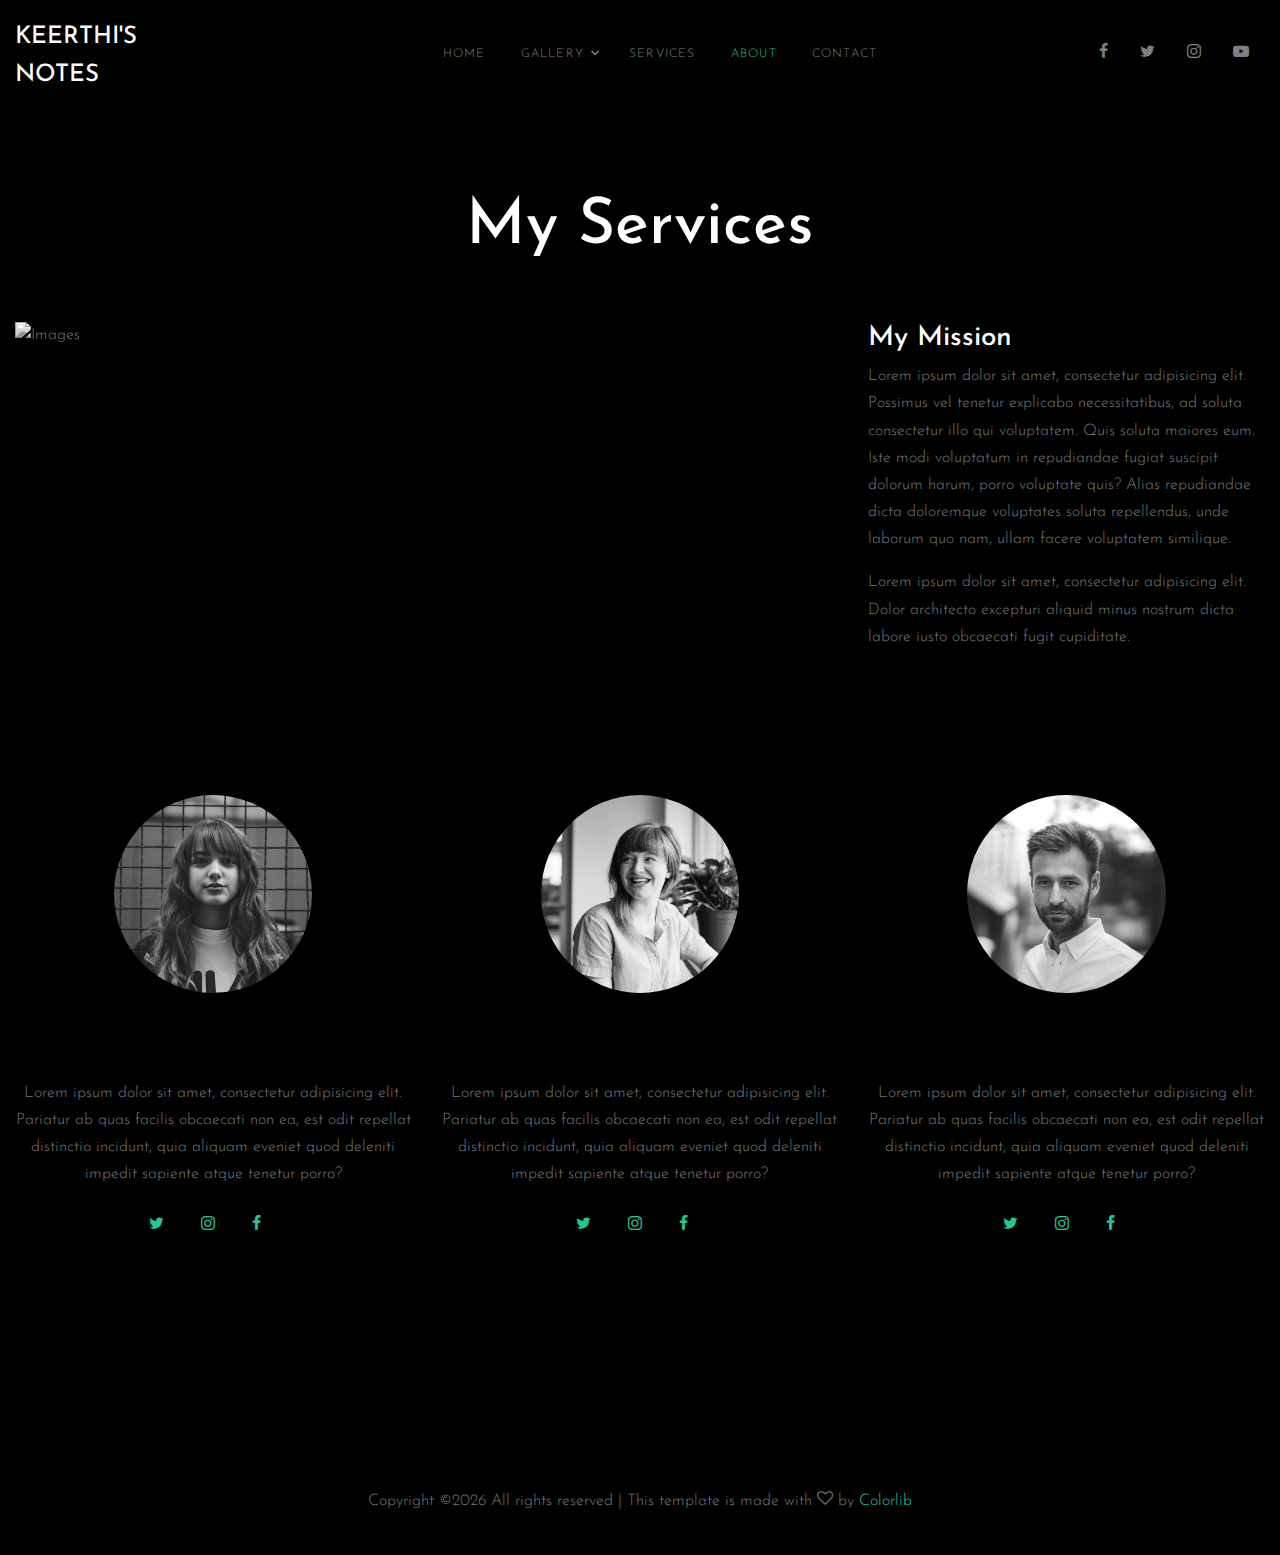
==== commit 3a9ec76b: "index page done" ====
--- a/templates/about.html
+++ b/templates/about.html
@@ -49,7 +49,7 @@
         <div class="row align-items-center">
 
           <div class="col-6 col-xl-2" data-aos="fade-down">
-            <h1 class="mb-0"><a href="/" class="text-white h2 mb-0">Photosen</a></h1>
+            <h2 class="mb-0"><a href="/" class="text-white h4 mb-0">KEERTHI'S NOTES</a></h2>
           </div>
           <div class="col-10 col-md-8 d-none d-xl-block" data-aos="fade-down">
             <nav class="site-navigation position-relative text-right text-lg-center" role="navigation">
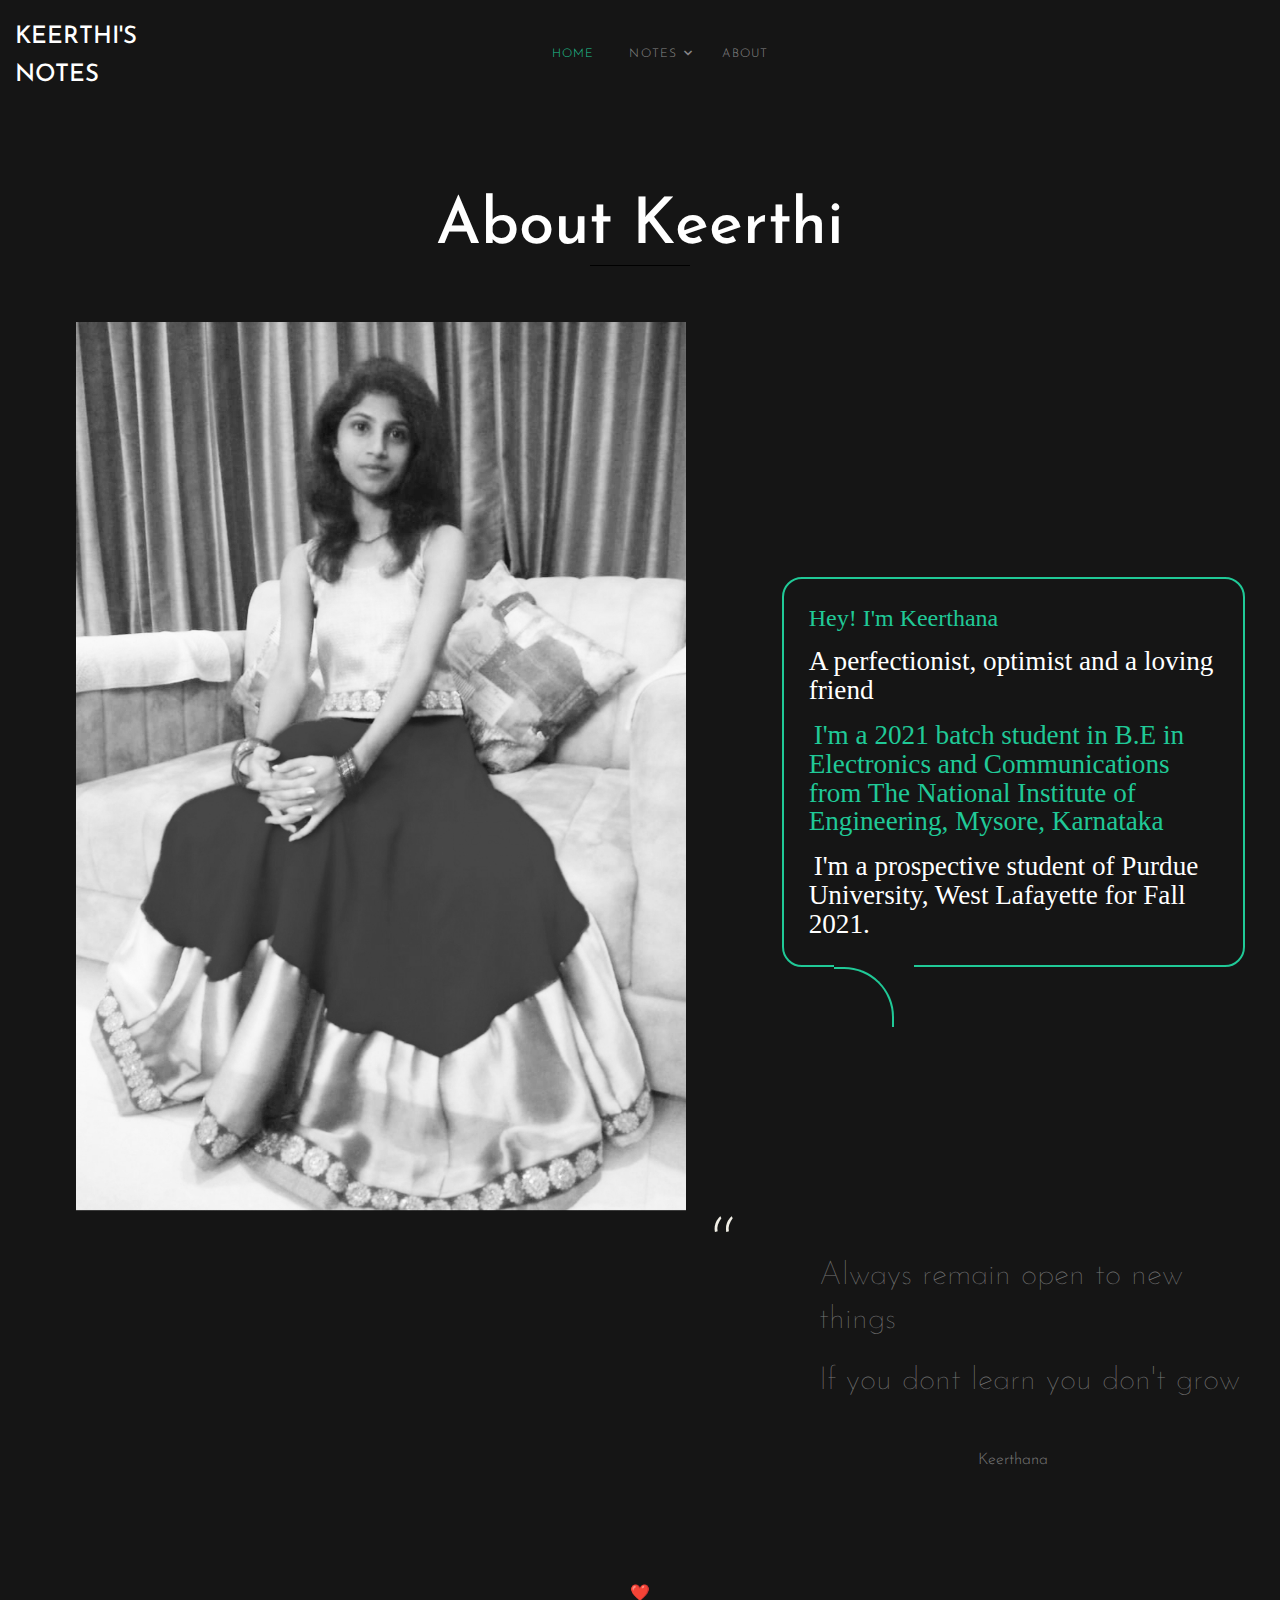
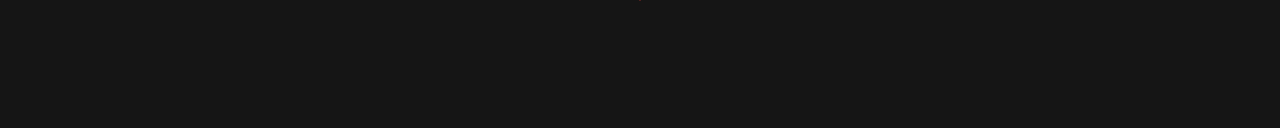
==== commit 468adf5e: "about sect & mobile responsive" ====
--- a/templates/about.html
+++ b/templates/about.html
@@ -1,10 +1,11 @@
 <!DOCTYPE html>
 <html lang="en">
 <head>
-  <title>Keerthi &natur; Notes</title>
+  <title>Keerthi &natur; Notes | About</title>
   <meta charset="utf-8">
   <meta name="viewport" content="width=device-width, initial-scale=1, shrink-to-fit=no">
-
+  <link href="/static/images/favicon.png" rel="icon">
+  <link href="/static/images/apple-touch-icon.png" rel="apple-touch-icon">
   <link href="https://fonts.googleapis.com/css2?family=Josefin+Sans:wght@400;700&family=Roboto+Mono:wght@400;700&display=swap" rel="stylesheet">
   <link rel="stylesheet" href="/static/fonts/icomoon/style.css">
 
@@ -46,63 +47,44 @@
     <header class="site-navbar py-3" role="banner">
 
       <div class="container-fluid">
+        
         <div class="row align-items-center">
-
+          
           <div class="col-6 col-xl-2" data-aos="fade-down">
             <h2 class="mb-0"><a href="/" class="text-white h4 mb-0">KEERTHI'S NOTES</a></h2>
           </div>
+          
           <div class="col-10 col-md-8 d-none d-xl-block" data-aos="fade-down">
+            
             <nav class="site-navigation position-relative text-right text-lg-center" role="navigation">
 
               <ul class="site-menu js-clone-nav mx-auto d-none d-lg-block">
-                <li><a href="/">Home</a></li>
+                <li class="active"><a href="/">Home</a></li>
                 <li class="has-children">
-                  <a href="/single">Gallery</a>
+                  <a href="#">Notes</a>
                   <ul class="dropdown">
-                    <li><a href="#">Nature</a></li>
-                    <li><a href="#">Portrait</a></li>
-                    <li><a href="#">People</a></li>
-                    <li><a href="#">Architecture</a></li>
-                    <li><a href="#">Animals</a></li>
-                    <li><a href="#">Sports</a></li>
-                    <li><a href="#">Travel</a></li>
                     <li class="has-children">
-                      <a href="#">Sub Menu</a>
+                      <a href="/BE">Bachelors of Engg <div><small style="font-size:x-small;">Electronics & Communication</small></div></a>
                       <ul class="dropdown">
-                        <li><a href="#">Menu One</a></li>
-                        <li><a href="#">Menu Two</a></li>
-                        <li><a href="#">Menu Three</a></li>
+                        <li><a href="/BE/3">3<sup>rd</sup> semester</a></li>
+                        <li><a href="/BE/4">4<sup>th</sup> semester</a></li>
+                        <li><a href="/BE/5">5<sup>th</sup> semester</a></li>
+                        <li><a href="/BE/6">6<sup>th</sup> semester</a></li>
+                        <li><a href="/BE/7">7<sup>th</sup> semester</a></li>
+                        <li><a href="#" title="Coming Soon">8<sup>th</sup> semester</a></li>
+                      </ul>
+                    </li>
+                    <li class="has-children">
+                      <a href="#">Masters of Science <div><small style="font-size:x-small;">Computer Science</small></div></a>
+                      <ul class="dropdown">
+                        <li><a href="#"><i>Coming Soon...</i></a></li>
                       </ul>
                     </li>
                   </ul>
                 </li>
-                <li><a href="/services">Services</a></li>
-                <li class="active"><a href="/about">About</a></li>
-                <li><a href="/contact">Contact</a></li>
+                <li><a href="/about">About</a></li>
               </ul>
             </nav>
-          </div>
-
-          <div class="col-6 col-xl-2 text-right" data-aos="fade-down">
-            <div class="d-none d-xl-inline-block">
-              <ul class="site-menu js-clone-nav ml-auto list-unstyled d-flex text-right mb-0" data-class="social">
-                <li>
-                  <a href="#" class="pl-0 pr-3"><span class="icon-facebook"></span></a>
-                </li>
-                <li>
-                  <a href="#" class="pl-3 pr-3"><span class="icon-twitter"></span></a>
-                </li>
-                <li>
-                  <a href="#" class="pl-3 pr-3"><span class="icon-instagram"></span></a>
-                </li>
-                <li>
-                  <a href="#" class="pl-3 pr-3"><span class="icon-youtube-play"></span></a>
-                </li>
-              </ul>
-            </div>
-
-            <div class="d-inline-block d-xl-none ml-md-0 mr-auto py-3" style="position: relative; top: 3px;"><a href="#" class="site-menu-toggle js-menu-toggle text-black"><span class="icon-menu h3"></span></a></div>
-
           </div>
 
         </div>
@@ -120,7 +102,7 @@
           <div class="col-md-7">
             <div class="row mb-5">
               <div class="col-12 ">
-                <h2 class="site-section-heading text-center">My Services</h2>
+                <h2 class="site-section-heading text-center">About Keerthi</h2>
               </div>
             </div>
           </div>
@@ -128,66 +110,33 @@
         </div>
         
         <div class="row mb-5">
-          <div class="col-md-7">
-            <img src="/static/images/img_2.jpg" alt="Images" class="img-fluid">
+          <div class="col-md-6">
+            <img src="/static/images/Keerthi2.jpg" height="50%" alt="Images" style="margin-left: 10%;" class="img-fluid">
           </div>
-          <div class="col-md-4 ml-auto">
-            <h3 class="text-white">My Mission</h3>
-            <p>Lorem ipsum dolor sit amet, consectetur adipisicing elit. Possimus vel tenetur explicabo necessitatibus, ad soluta consectetur illo qui voluptatem. Quis soluta maiores eum. Iste modi voluptatum in repudiandae fugiat suscipit dolorum harum, porro voluptate quis? Alias repudiandae dicta doloremque voluptates soluta repellendus, unde laborum quo nam, ullam facere voluptatem similique.</p>
-            <p>Lorem ipsum dolor sit amet, consectetur adipisicing elit. Dolor architecto excepturi aliquid minus nostrum dicta labore iusto obcaecati fugit cupiditate.</p>
+          <div class="col-md-5 ml-auto">
+            <div class="blockquote-wrapper">
+              <div class="blockquote">
+                <h3>
+                  Hey! I'm Keerthana <span style="color:#ffffff"><p></p>A perfectionist, optimist and a loving friend</span><p></p>
+                   <span style="color:#20c997">I'm a 2021 batch student in B.E in Electronics and Communications from The National Institute of Engineering, Mysore, Karnataka</span>
+                   <p></p>
+                   <span style="color:#ffffff">I'm a prospective student of Purdue University, West Lafayette for Fall 2021.</span>
+                 </h3>
+              </div>
+            </div>
+            <div class="blockquote1">Always remain open to new things<p></p> If you dont learn you don't grow</div>
+          <div class="cite1">Keerthana</div>
           </div>
         </div>
-
-
-        <div class="row site-section">
-          <div class="col-md-6 col-lg-6 col-xl-4 text-center mb-5">
-            <img src="/static/images/person_1.jpg" alt="Image" class="img-fluid w-50 rounded-circle mb-4">
-            <h2 class="text-black font-weight-light mb-4">Jean Smith</h2>
-            <p class="mb-4">Lorem ipsum dolor sit amet, consectetur adipisicing elit. Pariatur ab quas facilis obcaecati non ea, est odit repellat distinctio incidunt, quia aliquam eveniet quod deleniti impedit sapiente atque tenetur porro?</p>
-            <p>
-              <a href="#" class="pl-0 pr-3"><span class="icon-twitter"></span></a>
-              <a href="#" class="pl-3 pr-3"><span class="icon-instagram"></span></a>
-              <a href="#" class="pl-3 pr-3"><span class="icon-facebook"></span></a>
-            </p>
-          </div>
-          <div class="col-md-6 col-lg-6 col-xl-4 text-center mb-5">
-            <img src="/static/images/person_2.jpg" alt="Image" class="img-fluid w-50 rounded-circle mb-4">
-            <h2 class="text-black font-weight-light mb-4">Claire Smith</h2>
-            <p class="mb-4">Lorem ipsum dolor sit amet, consectetur adipisicing elit. Pariatur ab quas facilis obcaecati non ea, est odit repellat distinctio incidunt, quia aliquam eveniet quod deleniti impedit sapiente atque tenetur porro?</p>
-            <p>
-              <a href="#" class="pl-0 pr-3"><span class="icon-twitter"></span></a>
-              <a href="#" class="pl-3 pr-3"><span class="icon-instagram"></span></a>
-              <a href="#" class="pl-3 pr-3"><span class="icon-facebook"></span></a>
-            </p>
-          </div>
-          <div class="col-md-6 col-lg-6 col-xl-4 text-center mb-5">
-            <img src="/static/images/person_4.jpg" alt="Image" class="img-fluid w-50 rounded-circle mb-4">
-            <h2 class="text-black font-weight-light mb-4">John Smith</h2>
-            <p class="mb-4">Lorem ipsum dolor sit amet, consectetur adipisicing elit. Pariatur ab quas facilis obcaecati non ea, est odit repellat distinctio incidunt, quia aliquam eveniet quod deleniti impedit sapiente atque tenetur porro?</p>
-            <p>
-              <a href="#" class="pl-0 pr-3"><span class="icon-twitter"></span></a>
-              <a href="#" class="pl-3 pr-3"><span class="icon-instagram"></span></a>
-              <a href="#" class="pl-3 pr-3"><span class="icon-facebook"></span></a>
-            </p>
-          </div>
-        </div>
-      </div>
-    </div>
+        
 
     <div class="footer py-4">
       <div class="container-fluid text-center">
         <p>
-          <!-- Link back to Colorlib can't be removed. Template is licensed under CC BY 3.0. -->
-          Copyright &copy;<script data-cfasync="false" src="/cdn-cgi/scripts/5c5dd728/cloudflare-static/email-decode.min.js"></script><script>document.write(new Date().getFullYear());</script> All rights reserved | This template is made with <i class="icon-heart-o" aria-hidden="true"></i> by <a href="https://colorlib.com" target="_blank" >Colorlib</a>
-          <!-- Link back to Colorlib can't be removed. Template is licensed under CC BY 3.0. -->
+          &#10084;
         </p>
       </div>
     </div>
-
-    
-
-    
-    
   </div>
 
   <script src="/static/js/jquery-3.3.1.min.js"></script>
@@ -204,16 +153,10 @@
   <script src="/static/js/aos.js"></script>
 
   <script src="/static/js/picturefill.min.js"></script>
-  <script src="/static/js/lightgallery-all.min.js"></script>
   <script src="/static/js/jquery.mousewheel.min.js"></script>
 
   <script src="/static/js/main.js"></script>
   
-  <script>
-    $(document).ready(function(){
-      $('#lightgallery').lightGallery();
-    });
-  </script>
 
 </body>
 </html>--- a/static/css/style.css
+++ b/static/css/style.css
@@ -4,7 +4,7 @@
   color: #777;
   font-weight: 300;
   font-size: 1rem;
-  background: #000; }
+  background: #151515; }
 
 ::-moz-selection {
   background: #000;
@@ -1239,8 +1239,213 @@
   -webkit-filter: grayscale(1);
   /* Webkit Nightlies & Chrome Canary */
   -webkit-transition: all .1s ease-in-out; }
+  
   img:hover {
     filter: none;
     -webkit-filter: grayscale(0);
     -webkit-transform: scale(1.01); }
 
+/* Sep */
+
+html {
+  height:100%;
+}
+
+body {
+  margin:0;
+}
+
+.bg {
+  animation:slide 3s ease-in-out infinite alternate;
+  background-image: linear-gradient(-60deg, rgb(0, 0, 0) 50%, #20c997 100%);
+  bottom:0;
+  left:-50%;
+  opacity:.5;
+  position:fixed;
+  right:-50%;
+  top:0;
+  z-index:-1;
+}
+
+.bg2 {
+  animation-direction:alternate-reverse;
+  animation-duration:4s;
+}
+
+.bg3 {
+  animation-duration:5s;
+}
+
+.content {
+  background-color:rgba(255,255,255,.8);
+  border-radius:.25em;
+  box-shadow:0 0 .25em rgba(0,0,0,.25);
+  box-sizing:border-box;
+  left:50%;
+  padding:10vmin;
+  position:fixed;
+  text-align:center;
+  top:50%;
+  transform:translate(-50%, -50%);
+}
+
+h1 {
+  font-family:monospace;
+}
+
+@keyframes slide {
+  0% {
+    transform:translateX(-25%);
+  }
+  100% {
+    transform:translateX(25%);
+  }
+}
+
+/* Sep */
+
+.blockquote-wrapper {
+  display: flex;
+  height: 100vh;
+  padding: 0 20px;
+}
+
+/* Blockquote main style */
+.blockquote {
+   position: relative;
+   font-family: 'Barlow Condensed', sans-serif;
+   max-width:fit-content;
+   margin: 80px auto;
+   align-self: center;
+}
+.blockquote span{
+  font-family: 'Abril Fatface', cursive;
+   position: relative; /* for pseudos */
+   color: #20c997;
+   font-size: 1.7rem;
+   font-weight: normal;
+   line-height: 1;
+   margin: 0;
+
+   padding: 5px;
+
+}
+
+/* Blockquote header */
+.blockquote h3 {
+   font-family: 'Abril Fatface', cursive;
+   position: relative; /* for pseudos */
+   color: #20c997;
+   font-size: 2.0rem;
+   font-weight: normal;
+   line-height: 1;
+   margin: 0;
+   border: 2px solid #fff;
+   border: solid 2px;
+   border-radius:20px;
+   padding: 25px;
+}
+
+/* Blockquote right double quotes */
+.blockquote h3:after {
+   content:"";
+   position: absolute;
+   border: 2px solid #20c997;
+   border-radius: 0 50px 0 0;
+   width: 60px;
+   height: 60px;
+   bottom: -62px;
+   left: 50px;
+   border-bottom: none;
+   border-left: none;
+   z-index: 3; 
+}
+
+.blockquote h3:before {
+   content:"";
+   position: absolute;
+   width: 80px;
+   border: 6px solid #151515;
+   bottom: -3px;
+   left: 50px;
+   z-index: 2;
+}
+
+/* increase header size after 600px */
+@media all and (min-width: 500px) {
+   .blockquote h3 {
+       font-size: 1.5rem;
+       line-height: 1.2;
+  }
+
+}
+
+/* Blockquote subheader */
+.blockquote h4 {
+   position: relative;
+   color: #ffffff;
+   font-size: 1.3rem;
+   font-weight: 400;
+   line-height: 1.2;
+   margin: 0;
+   padding-top: 15px;
+   z-index: 1;
+   margin-left:150px;
+   padding-left:12px;
+}
+
+
+.blockquote h4:first-letter {
+ margin-left:-12px;
+}
+
+
+.blockquote1 {
+  margin-top: 5%;
+	font-weight: 100;
+	font-size: 2rem;
+	max-width: 600px;
+	line-height: 1.4;
+	position: relative;
+	margin: 0;
+	padding: 2rem;
+  left: 5%;
+}
+
+.blockquote1:before,
+.blockquote1:after {
+	position: absolute;
+	color: #f1efe6;
+	font-size: 7rem;
+	width: 4rem;
+	height: 4rem;
+}
+
+.blockquote1:before {
+	content: '“';
+	left: -5rem;
+	top: -2rem;
+}
+
+.blockquote1:after {
+	content: '”';
+	right: -5rem;
+	bottom: 1rem;
+}
+
+.cite1 {
+	line-height: 3;
+	text-align: center;
+  margin-bottom: 5%;
+
+}
+
+@media only screen and (max-width: 500px) {
+  .blockquote1{
+    margin-top: 50%;
+  }
+
+  .blockquote{
+    margin-top: 70%;
+  }
+}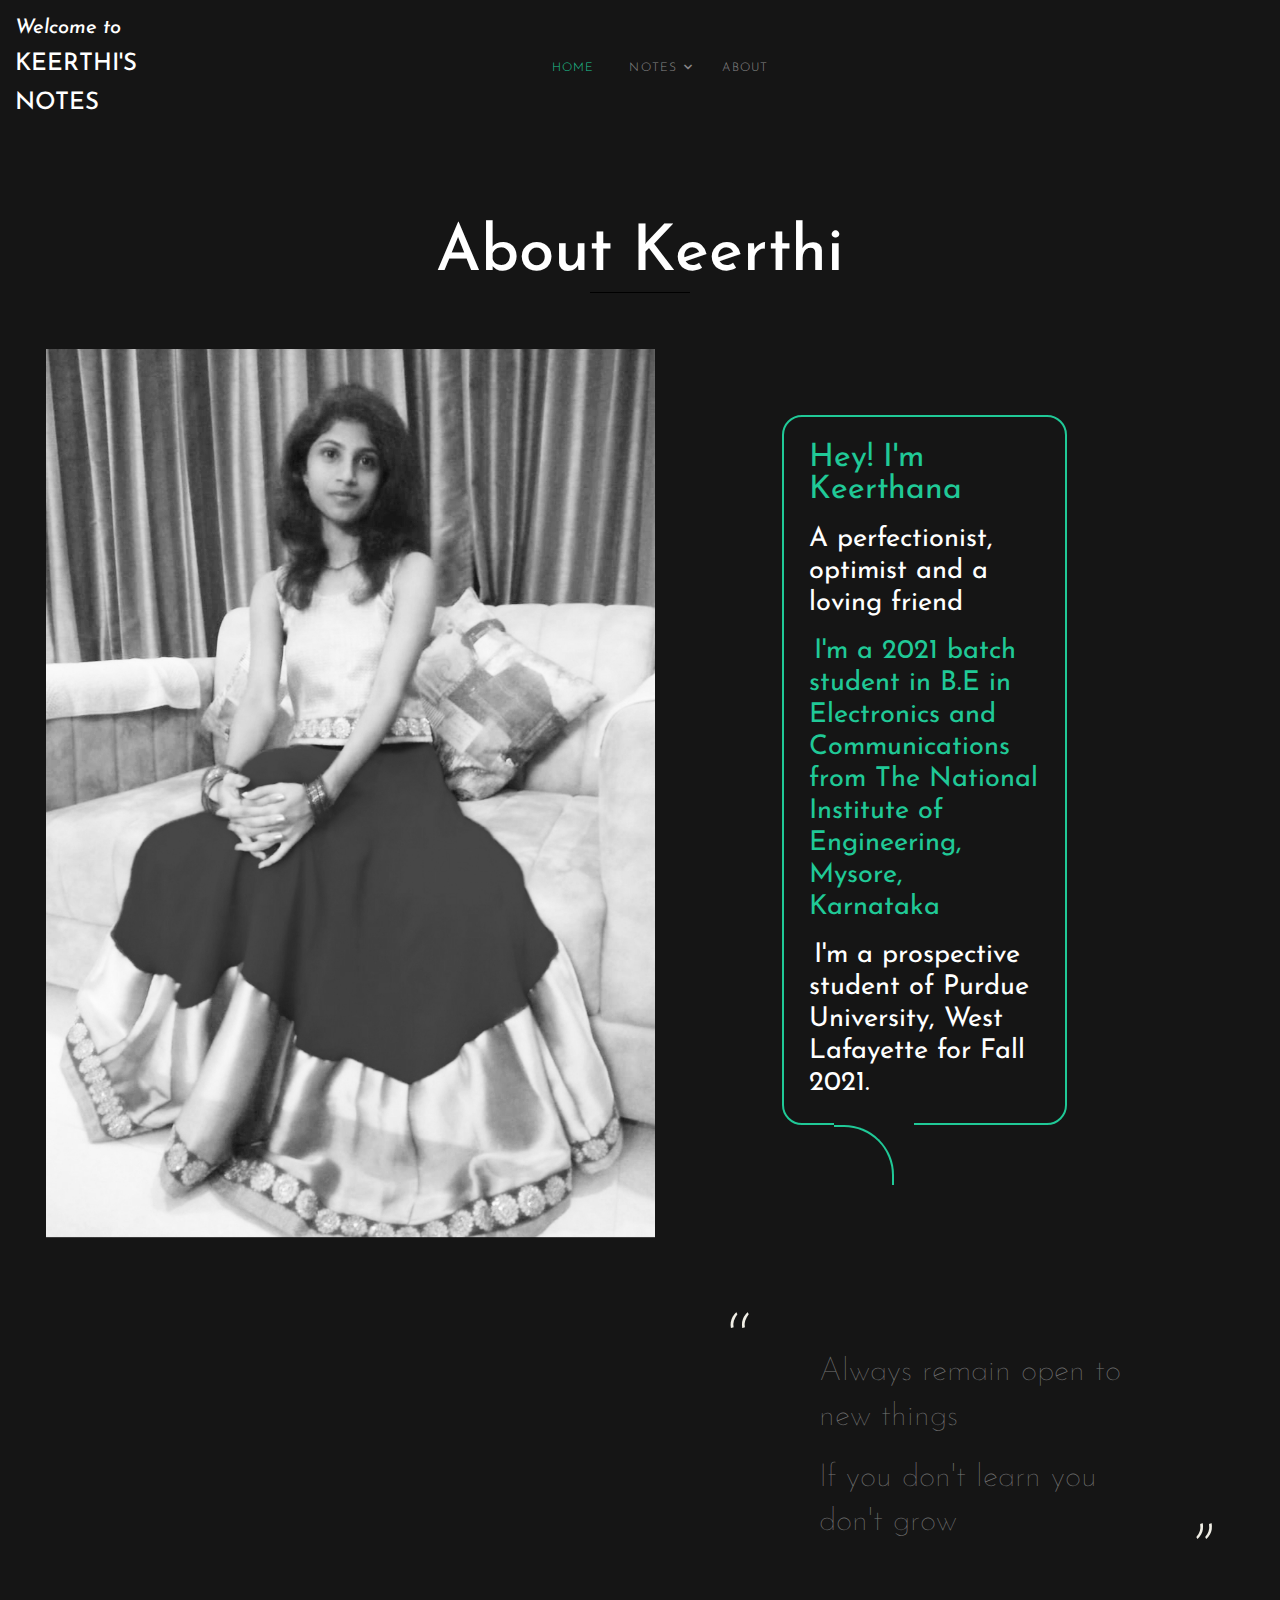
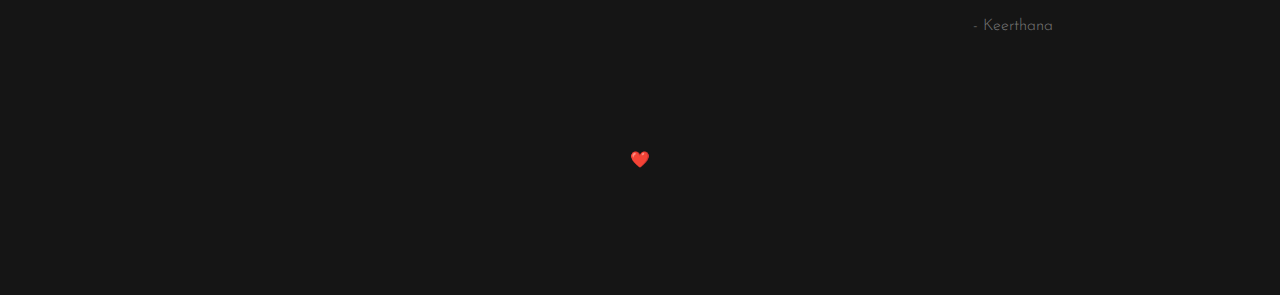
==== commit a8bee5f5: "mobile navbar" ====
--- a/templates/about.html
+++ b/templates/about.html
@@ -51,6 +51,7 @@
         <div class="row align-items-center">
           
           <div class="col-6 col-xl-2" data-aos="fade-down">
+            <span class="text-white h5 mb-0"><em>Welcome to</em></span>
             <h2 class="mb-0"><a href="/" class="text-white h4 mb-0">KEERTHI'S NOTES</a></h2>
           </div>
           
@@ -86,7 +87,14 @@
               </ul>
             </nav>
           </div>
+          <div class="col-6 col-xl-2 text-right aos-init aos-animate" data-aos="fade-down">
+            <div class="d-inline-block d-xl-none ml-md-0 mr-auto py-3" style="position: relative; top: 3px;">
+              <a href="#" class="site-menu-toggle js-menu-toggle text-green active">
+                <span class="icon-menu h3"></span>
+              </a>
+            </div>
 
+          </div>
         </div>
       </div>
       
@@ -111,7 +119,7 @@
         
         <div class="row mb-5">
           <div class="col-md-6">
-            <img src="/static/images/Keerthi2.jpg" height="50%" alt="Images" style="margin-left: 10%;" class="img-fluid">
+            <img src="/static/images/Keerthi2.jpg" alt="Images" style="margin-left: 5%;" class="img-fluid keerthi-pic">
           </div>
           <div class="col-md-5 ml-auto">
             <div class="blockquote-wrapper">
@@ -124,8 +132,8 @@
                  </h3>
               </div>
             </div>
-            <div class="blockquote1">Always remain open to new things<p></p> If you dont learn you don't grow</div>
-          <div class="cite1">Keerthana</div>
+            <div class="blockquote1">Always remain open to new things<p></p> If you don't learn you don't grow</div>
+          <div class="cite1">- Keerthana</div>
           </div>
         </div>
         
--- a/static/css/style.css
+++ b/static/css/style.css
@@ -1257,7 +1257,7 @@
 
 .bg {
   animation:slide 3s ease-in-out infinite alternate;
-  background-image: linear-gradient(-60deg, rgb(0, 0, 0) 50%, #20c997 100%);
+  background-image: linear-gradient(-60deg, rgb(0, 0, 0) 50%, #20c997 97%);
   bottom:0;
   left:-50%;
   opacity:.5;
@@ -1305,21 +1305,23 @@
 /* Sep */
 
 .blockquote-wrapper {
+  margin-top: -22%;
   display: flex;
-  height: 100vh;
+  height: 120vh;
   padding: 0 20px;
+  
 }
 
 /* Blockquote main style */
 .blockquote {
-   position: relative;
-   font-family: 'Barlow Condensed', sans-serif;
-   max-width:fit-content;
-   margin: 80px auto;
+   position: absolute;
+   margin-top: 0%;
+   margin-right: 40%;
+   max-width: fit-content;
    align-self: center;
 }
 .blockquote span{
-  font-family: 'Abril Fatface', cursive;
+  
    position: relative; /* for pseudos */
    color: #20c997;
    font-size: 1.7rem;
@@ -1333,7 +1335,6 @@
 
 /* Blockquote header */
 .blockquote h3 {
-   font-family: 'Abril Fatface', cursive;
    position: relative; /* for pseudos */
    color: #20c997;
    font-size: 2.0rem;
@@ -1370,14 +1371,8 @@
    left: 50px;
    z-index: 2;
 }
-
-/* increase header size after 600px */
-@media all and (min-width: 500px) {
-   .blockquote h3 {
-       font-size: 1.5rem;
-       line-height: 1.2;
-  }
-
+#keerthi-pic{
+  height: 50%;
 }
 
 /* Blockquote subheader */
@@ -1404,12 +1399,13 @@
   margin-top: 5%;
 	font-weight: 100;
 	font-size: 2rem;
-	max-width: 600px;
+	max-width: 500px;
 	line-height: 1.4;
 	position: relative;
 	margin: 0;
 	padding: 2rem;
   left: 5%;
+  margin-right: 20%;
 }
 
 .blockquote1:before,
@@ -1423,13 +1419,13 @@
 
 .blockquote1:before {
 	content: '“';
-	left: -5rem;
+	left: -4rem;
 	top: -2rem;
 }
 
 .blockquote1:after {
 	content: '”';
-	right: -5rem;
+	right: -4rem;
 	bottom: 1rem;
 }
 
@@ -1437,15 +1433,63 @@
 	line-height: 3;
 	text-align: center;
   margin-bottom: 5%;
+  padding-top: 5%;
 
 }
 
 @media only screen and (max-width: 500px) {
   .blockquote1{
-    margin-top: 50%;
+    margin-top: -600%;
+    padding-top: -500%;
+    font-size: 1.3rem;
+    width: 70%;
+    margin-left: 14%;
+    padding: 0%;
   }
 
   .blockquote{
-    margin-top: 70%;
+    margin-top: -350%;
+    vertical-align: top;
+  }
+  .blockquote h3{
+    font-size: 1.5rem;
+    
+  }
+    
+  
+  .keerthi-pic{
+    align-self: center;
+    width: 100%;
+    
+  }
+
+}
+
+@media only screen and (max-width: 800px) {
+  .blockquote-wrapper{
+    height: 100vh;
+    width: 100%;
+    
+  }
+  .blockquote{
+    margin-top: 60%;
+    width: 100%;
+  }
+  .blockquote h3{
+    font-size: 1.5rem;
+  }
+  .blockquote span{
+    font-size: 1.4rem;
+  }
+  .blockquote1{
+    margin-top: 60%;
+    width: 200%;
+    margin-left: 0%;
+  }
+  .cite1{
+    text-align: right;
+  }
+  .keerthi-pic{
+    width: 90%;
   }
 }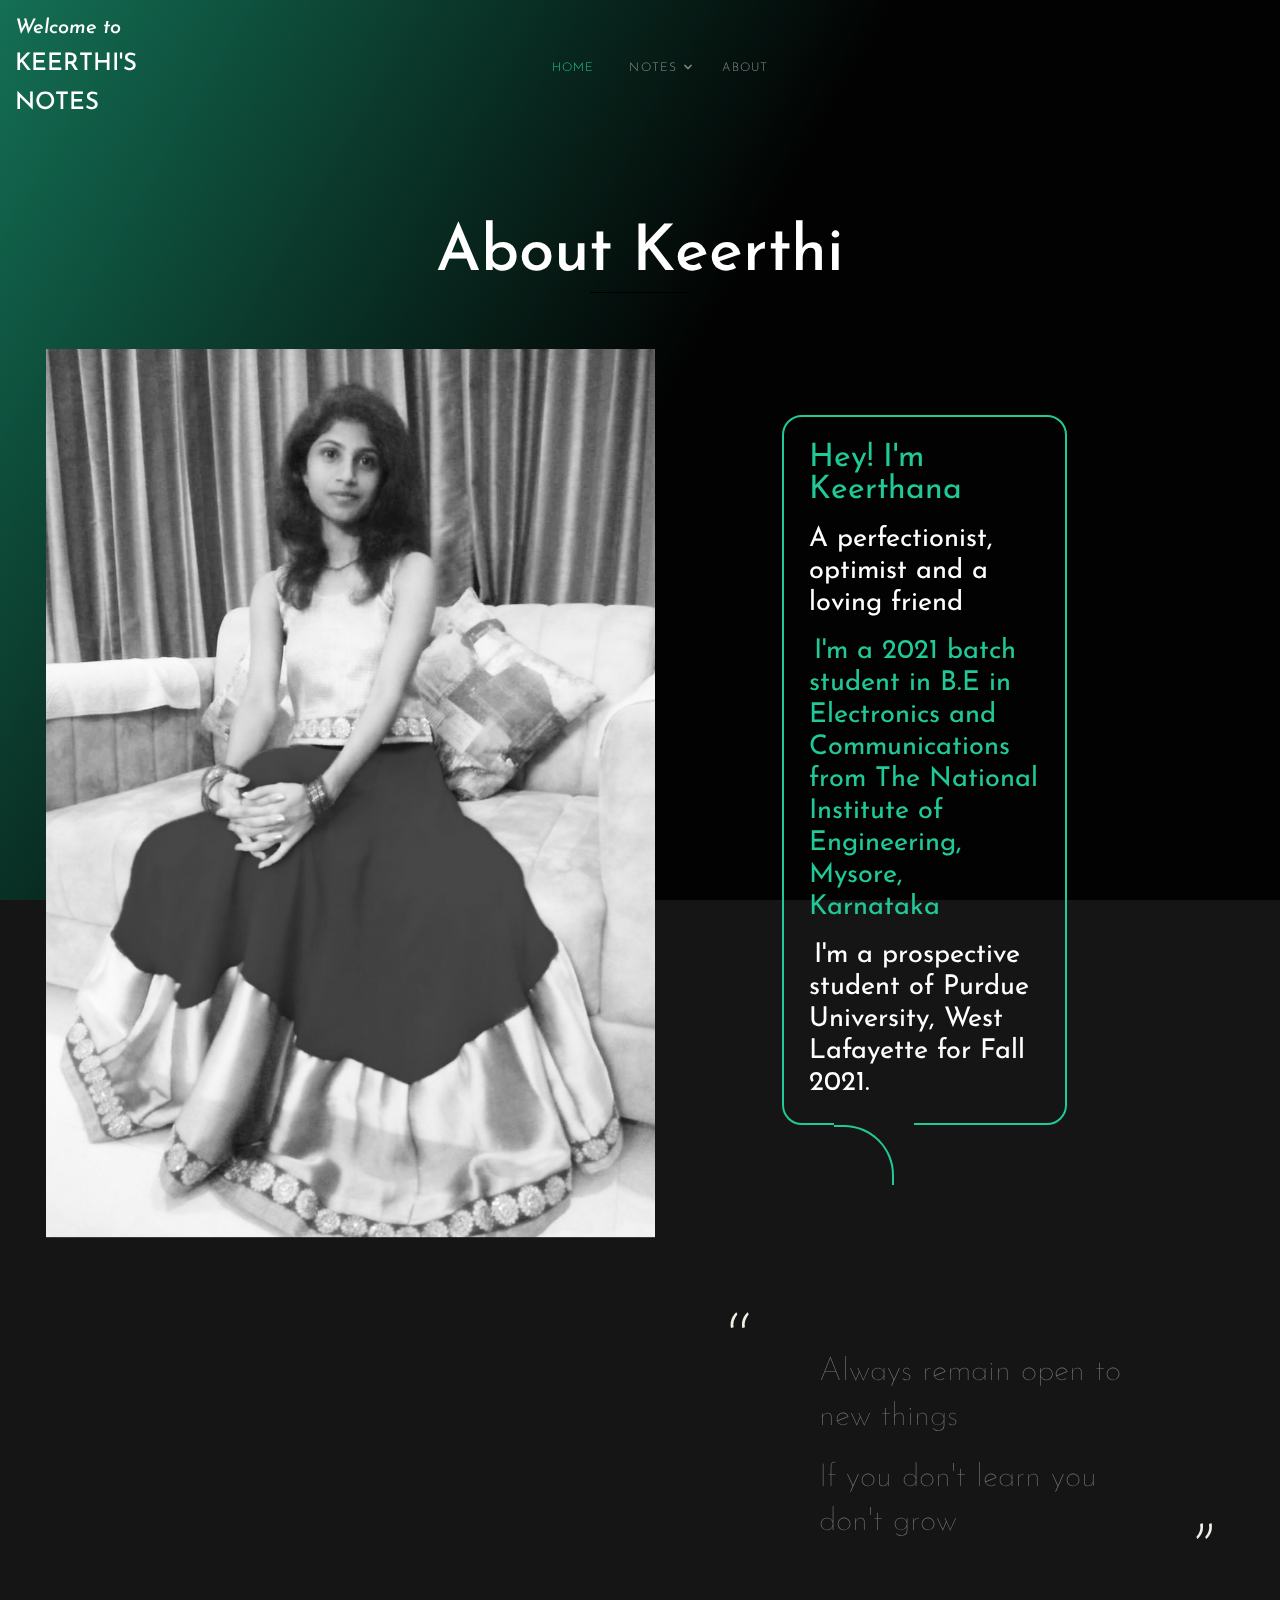
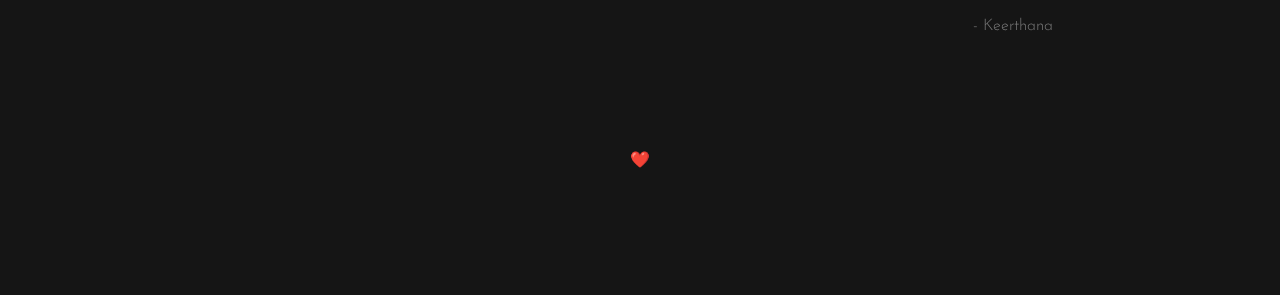
==== commit 7272266f: "added bg transitions" ====
--- a/templates/about.html
+++ b/templates/about.html
@@ -40,9 +40,9 @@
       </div>
       <div class="site-mobile-menu-body"></div>
     </div>
-    
-
-
+    <div class="bg"></div>
+<div class="bg bg2"></div>
+<div class="bg bg3"></div>
 
     <header class="site-navbar py-3" role="banner">
 
